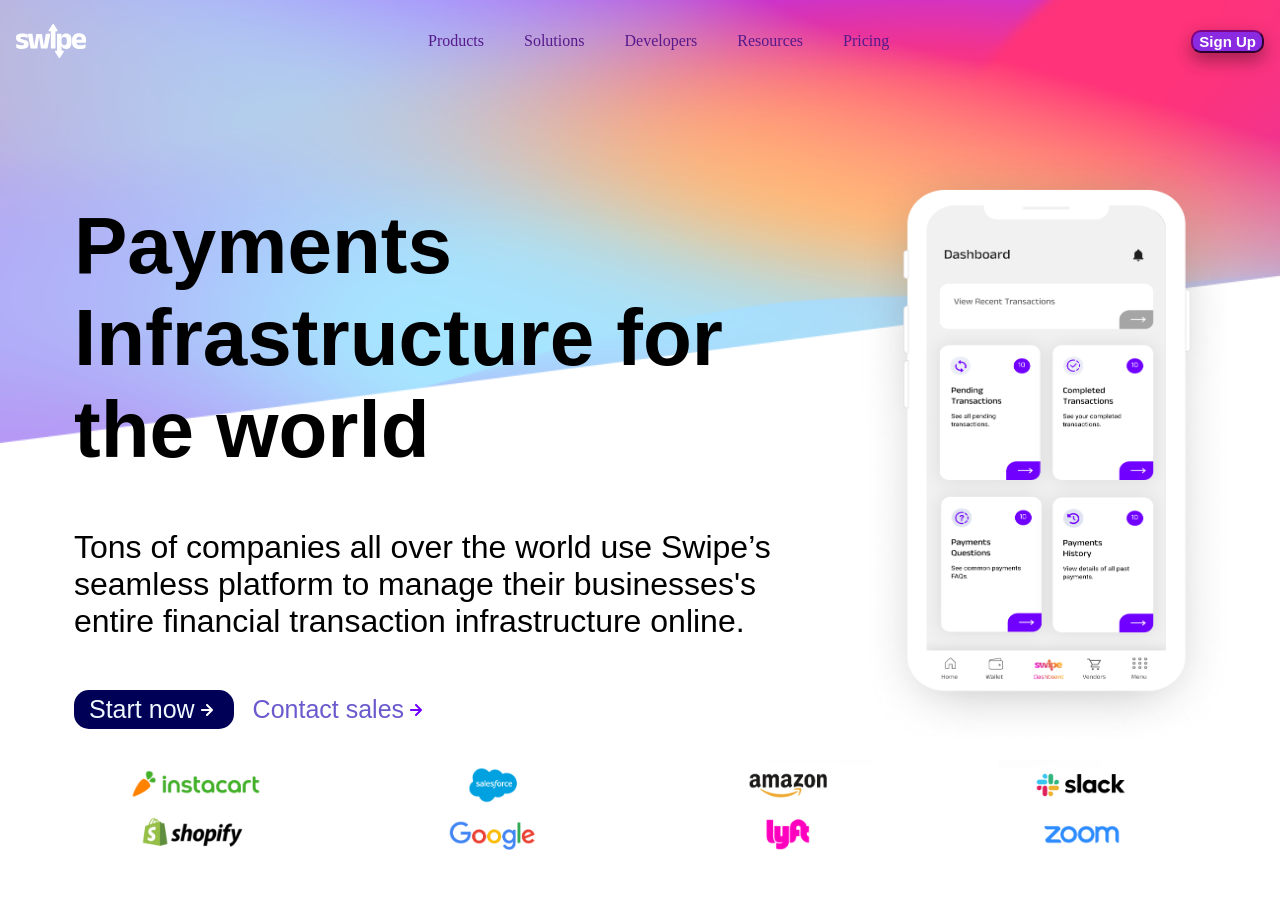
==== Spring_2.html @ 674c5194 "finalizacion seccion 1 incluido la vista en pantallas mas pequeñas" ====
<!DOCTYPE html>
<html lang="en">
<head>
    <meta charset="UTF-8">
    <meta name="viewport" content="width=device-width, initial-scale=1.0">
    <title>Document</title>
    <link rel="stylesheet" href="styles.css">
</head>
<body>
    <nav class="barrinit">
        <img src="./assets/logo-white.svg" alt="Swipe,logo">
        <ul class="menu">
            <li>
                <a href=""> Products</a>
            </li>
            <li>
                <a href=""> Solutions</a>
            </li>
            <li>
                <a href=""> Developers</a>
            </li>
            <li>
                <a href=""> Resources</a>
            </li>
            <li>
                <a href=""> Pricing</a>
            </li>
        </ul>
        <button class="button-signup">Sign Up</button>
        <div class="hamburger_button">
            <button class="hamburger">
                &#9776;
            </button>
        </div>
    </nav>

    <main>
        <div class="payments">
            <div class="column-left">
                <h1>Payments Infrastructure for the world</h1>
                <p>Tons of companies all over the world use Swipe’s seamless platform to manage their businesses's entire financial transaction infrastructure online.</p>
                <div class="container-but">
                    <button class="buttonstar"> Start now 
                        <img class="icon-a" src="./assets/arrow-right-light.svg" alt="arrow-white">
                    </button>
                    <button class="buttoncontact"> Contact sales
                        <img class="icon-b" src="./assets/arrow-right-purple.svg" alt="">
                    </button>
                </div>
            </div>
            <div class="column-rigth">
                <img class="phone" src="./assets/hero-phone.png" alt="">
            </div>
           
        </div>
        <div class="partners">
            <img src="./assets/instacart.png" alt="">
            <img src="./assets/salesforce.png" alt="">
            <img src="./assets/amazon.png" alt="">
            <img src="./assets/slack.png" alt="">
            <img src="./assets/shopify.png" alt="">
            <img src="./assets/google.png" alt="">
            <img src="./assets/lyft.png" alt="">
            <img src="./assets/zoom.png" alt="">
        </div>
    </main>
    </body>
</html>
---- styles.css ----
/* seccion 1 */
body{
    background-image: url(./assets/Rectangle\ 1.png);
    background-repeat: no-repeat;
    margin: 0;
    background-size: 100%;
}



.barrinit{
    display: flex;
    justify-content: space-between;
    align-items: center;
    padding: 16px;
    margin: 0 0 64px 0;
    width: 100%;
    box-sizing: border-box;
}

.menu{
    display: flex;
    list-style: none;
    justify-content: center;
    align-items: center;
}
.menu a{
    margin: 10px 20px 10px 20px;
    text-decoration: none;
}

.menu a:hover{
    text-decoration: underline;
}
.button-signup{
    font-size: 15px;
    box-shadow: 0 8px 16px 0 rgba(0,0,0,0.2), 0 6px 20px 0 rgba(0,0,0,0.19);
    border-radius: 10px;
    color: white;
    font-weight: bold;
    border-color: purple;
    background-color: blueviolet;
}

.button-signup:hover{
    background-color: rebeccapurple ;
    cursor: pointer;
}

.payments{
    display: flex;
    justify-content: center;
}

.column-left{
    box-sizing: border-box;
    display: flex;
    flex-direction: column;
    justify-items: center;
    padding: 0 50px 0 50px;
    width: 65%;

}

.phone{
    width: 400px;
    height: 600px;
    margin: 20;
    padding-right: 20px;
    box-sizing: border-box;

}

h1{
    font-size: 500%;
    font-family:'Gill Sans', 'Gill Sans MT', Calibri, 'Trebuchet MS', sans-serif;
}

p{
    font-size: 200%;
    display: flex;
    margin: 0 0 50px 0;
    font-family: 'Trebuchet MS', 'Lucida Sans Unicode', 'Lucida Grande', 'Lucida Sans', Arial, sans-serif;
}

.buttonstar{
    border-radius: 15px;
    font-size: 25px ;
    background-color: #000057;
    padding: 5px 15px;
    border: none;
    color: aliceblue;
    display: inline-flex;
    align-items: center;
    justify-content: center;
    font-family: Impact, Haettenschweiler, 'Arial Narrow Bold', sans-serif;
    
}

.buttonstar:hover{
    background-color: blue;
    cursor: pointer;
}


.buttoncontact{
    border-radius: 15px;
    font-size: 25px ;
    background-color: transparent;
    padding: 5px 15px;
    border: none;
    color: slateblue;
    display: inline-flex;
    align-items: center;
    justify-content: center;
    font-family: Impact, Haettenschweiler, 'Arial Narrow Bold', sans-serif;
}

.buttoncontact:hover{
    background-color: beige ;
    cursor: pointer;
}


.partners img{
    height: 50px;
    place-self: center;

}
.partners{
    display: grid;
    grid-template-columns: 1fr 1fr 1fr 1fr;
    grid-row: 1fr 1fr;
    margin: 10px 50px;

}
.hamburger_button{
    display: none;
}
@media only screen and (max-width:1100px) {
.button-signup{
    display: none;
}
.column-left{
    padding: 0 50px 0 50px;
    width: 65%;

}

.phone{
    width: 350px;
    height: 450px;
    margin: 20;
    padding-right: 20px;
}

h1{
    font-size: 400%;
    
}

p{
    font-size: 150%;
    margin: 0 0 40px 0;
}
    
}

@media only screen and (max-width:760px) {
    .button-signup{
        display: none;
    }
    .menu{
        display: none;
    }
    .hamburger_button{
        display: flex;
    }
    .hamburger{
        display: flex; 
        width: 50px; 
        border-radius: 10px; 
        background-color: transparent;
        font-weight: bold;
        align-items: center;
        justify-self: center;
        flex-direction: column;
        
    }
    .column-left{
        padding: 0 50px 0 50px;
        width: 65%;
    
    }
    .phone{
        display: none;
    }
    
    h1{
        font-size: 400%;
        
    }
    
    p{
        font-size: 150%;
        margin: 0 0 40px 0;
    }
    .partners{
        display: grid;
        grid-template-columns: 1fr 1fr;
        grid-row: 1fr 1fr 1fr 1fr;
        margin: 10px 50px;
    }
}
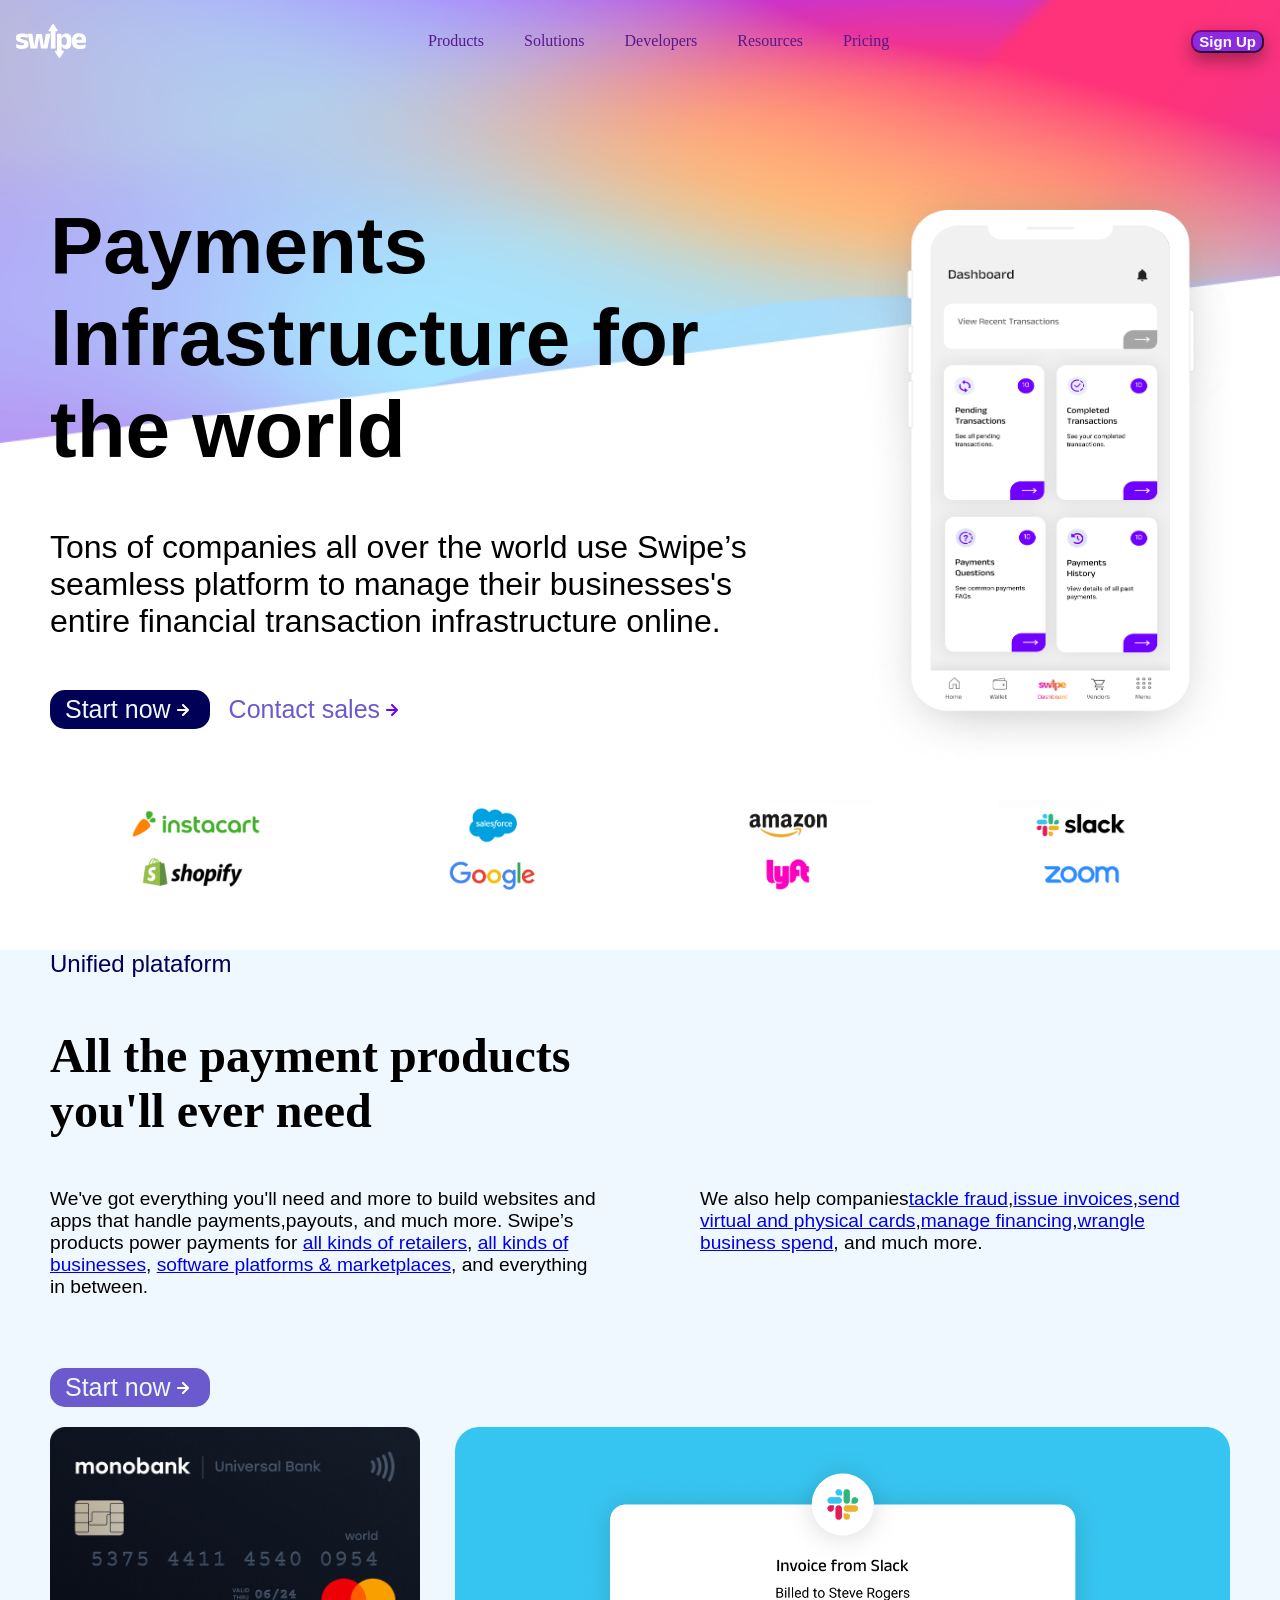
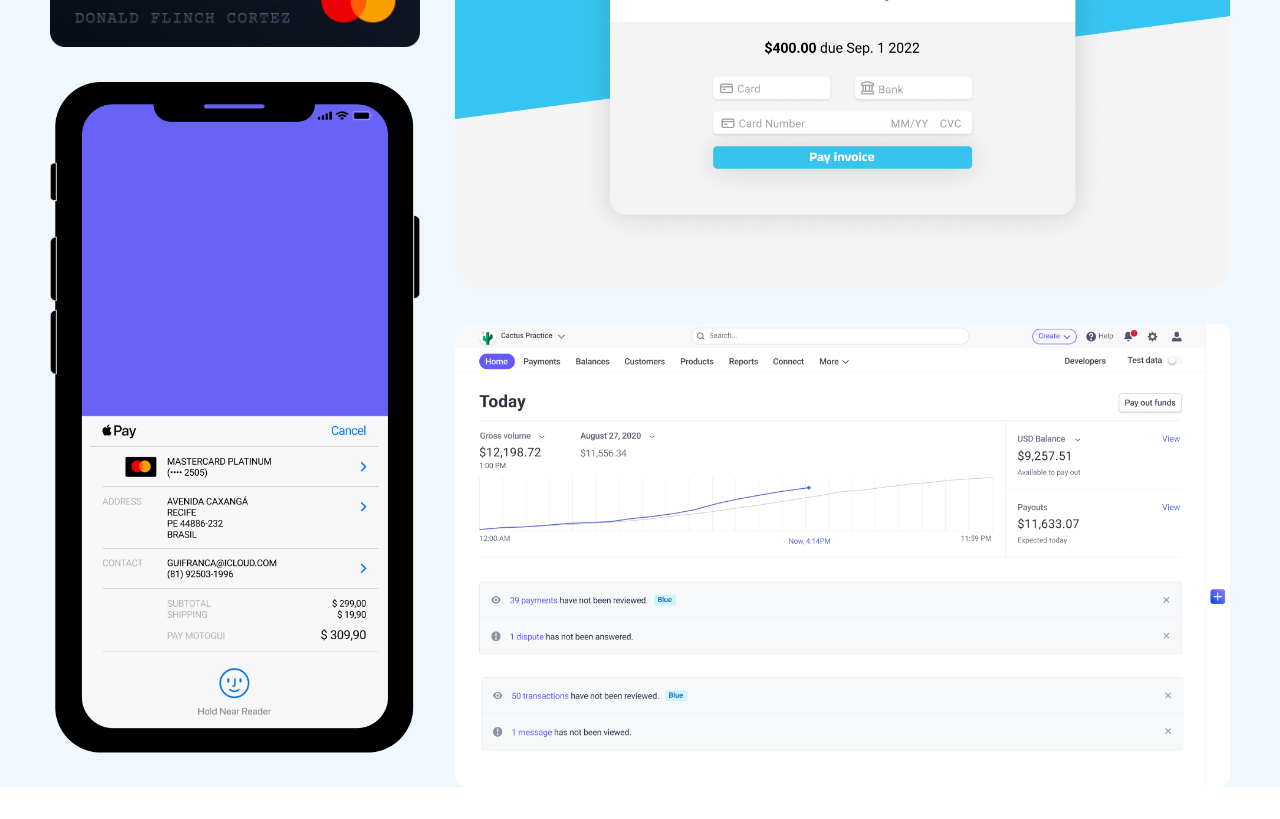
==== commit d10271f1: "finalizacion seccion 2 incluido la vista en pantallas mas pequeñas, pero en lineas diferentes para d" ====
--- a/Spring_2.html
+++ b/Spring_2.html
@@ -63,6 +63,38 @@
             <img src="./assets/lyft.png" alt="">
             <img src="./assets/zoom.png" alt="">
         </div>
+        <div class="payments_products">
+            <div class="text_container">
+                <p class="subtitle">Unified plataform</p>
+                <h2> All the payment products you'll ever need</h2>
+                <div class="colums">
+                    <div class="col-left">
+                        <p>
+                            We've got everything you'll need and more to build websites and apps that handle payments,payouts, and much more. Swipe’s products power payments for <a href="#"> all kinds of retailers</a>, <a href="#"> all kinds of businesses</a>, <a href="#"> software platforms & marketplaces</a>, and everything in between.
+                        </p>
+                    </div>
+                    <div class="col-rigth">
+                        <p>
+                            We also help companies<a href="#">tackle fraud</a>,<a href="#">issue invoices</a>,<a href="#">send virtual and physical cards</a>,<a href="#">manage financing</a>,<a href="#">wrangle business spend</a>, and much more.
+                        </p>
+                    </div>
+                </div>
+                <div class="buttonnow">
+                    <button class="buttonstar"> Start now 
+                    <img class="icon-a" src="./assets/arrow-right-light.svg" alt="arrow-white">
+                </button>
+                </div>
+                
+            </div>
+            <div class="img_container">
+                <div class="grid_img">
+                    <img id="credit-card" src="./assets/credit-card.png" alt="">
+                    <img id="slack" src="./assets/slack-invoice.png" alt="">
+                    <img id="iphone" src="./assets/phone.png" alt="">
+                    <img id="dash" src="./assets/dash.png" alt="">
+                </div>
+            </div>
+        </div>
     </main>
     </body>
 </html>
--- a/styles.css
+++ b/styles.css
@@ -57,7 +57,7 @@
     display: flex;
     flex-direction: column;
     justify-items: center;
-    padding: 0 50px 0 50px;
+    margin: 0 50px 0 50px;
     width: 65%;
 
 }
@@ -65,7 +65,7 @@
 .phone{
     width: 400px;
     height: 600px;
-    margin: 20;
+    margin: 20px;
     padding-right: 20px;
     box-sizing: border-box;
 
@@ -142,20 +142,20 @@
     display: none;
 }
 .column-left{
-    padding: 0 50px 0 50px;
-    width: 65%;
+    margin: 0 50px 0 50px;
+    width: 40%;
 
 }
 
 .phone{
     width: 350px;
     height: 450px;
-    margin: 20;
-    padding-right: 20px;
+    margin: 20px;
+    padding-right: 0px;
 }
 
 h1{
-    font-size: 400%;
+    font-size: 300%;
     
 }
 
@@ -188,7 +188,7 @@
         
     }
     .column-left{
-        padding: 0 50px 0 50px;
+        margin: 0 50px 0 50px;
         width: 65%;
     
     }
@@ -213,4 +213,99 @@
     }
 }
 
-
+/* seccion 2 */
+.payments_products{
+    background-color: aliceblue;
+}
+
+.payments_products .buttonnow{
+    margin: 20px 50px;
+}
+
+.text_container p{
+    display: flex;
+    color: #000057;
+    margin: 50px;
+    font-size: x-large;
+}
+
+h2{
+    display: flex;
+    font-size: xxx-large;
+    margin: 0 0 0 50px;
+    width: 50%;
+}
+.colums{
+    display: flex;
+    margin: 0 50px 0 0px
+}
+.col-left p{
+    display: block;
+    width: 550px;
+    color: black;
+    font-size: larger;
+}
+.col-rigth p{
+    display: block;
+    color: black;
+    font-size: larger;
+}
+
+.buttonnow .buttonstar{
+    background-color: slateblue;
+}
+
+.buttonnow .buttonstar:hover{
+    background-color: blue;
+    cursor: pointer;
+}
+
+.grid_img{
+    display: grid;
+    grid-template-areas:
+        "card slack slack"
+        "phone slack slack"
+        "phone dash dash";
+    grid-gap: 35px;
+    margin: 0 50px 32px 50px;
+}
+
+#credit-card {
+    grid-area: card;
+    width: 100%;
+}
+
+#slack {
+    grid-area: slack;
+    width: 100%;
+}
+  
+#iphone {
+    grid-area: phone;
+    width: 100%;
+}
+#dash {
+    grid-area: dash;
+    width: 100%;
+}
+
+@media only screen and (max-width:1100px) {
+    .col-left p{
+        width: 400px;
+    }
+    
+}
+
+
+
+@media only screen and (max-width:760px) {
+    h2{
+        width: 90%;
+    }
+    .colums{
+        flex-direction: column;
+    }    
+    .col-left p{
+        width: 80%;
+    }
+}
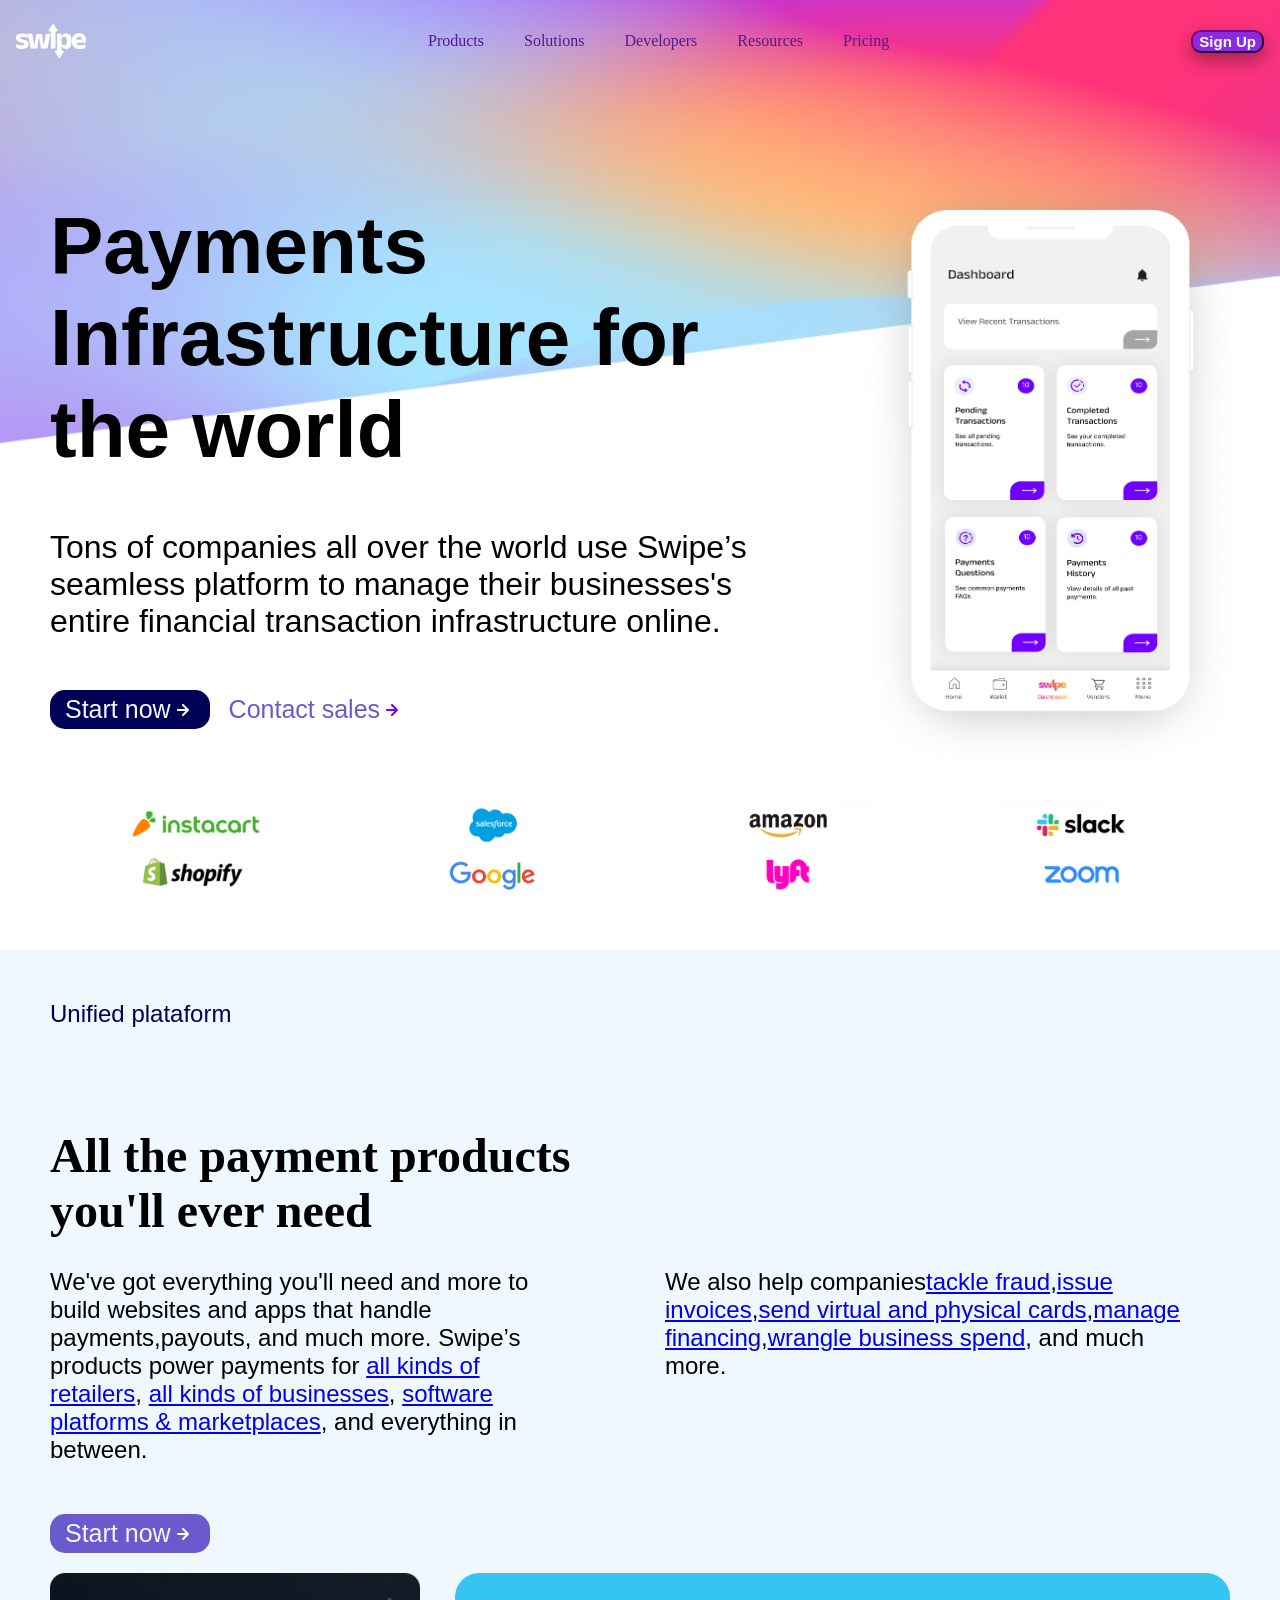
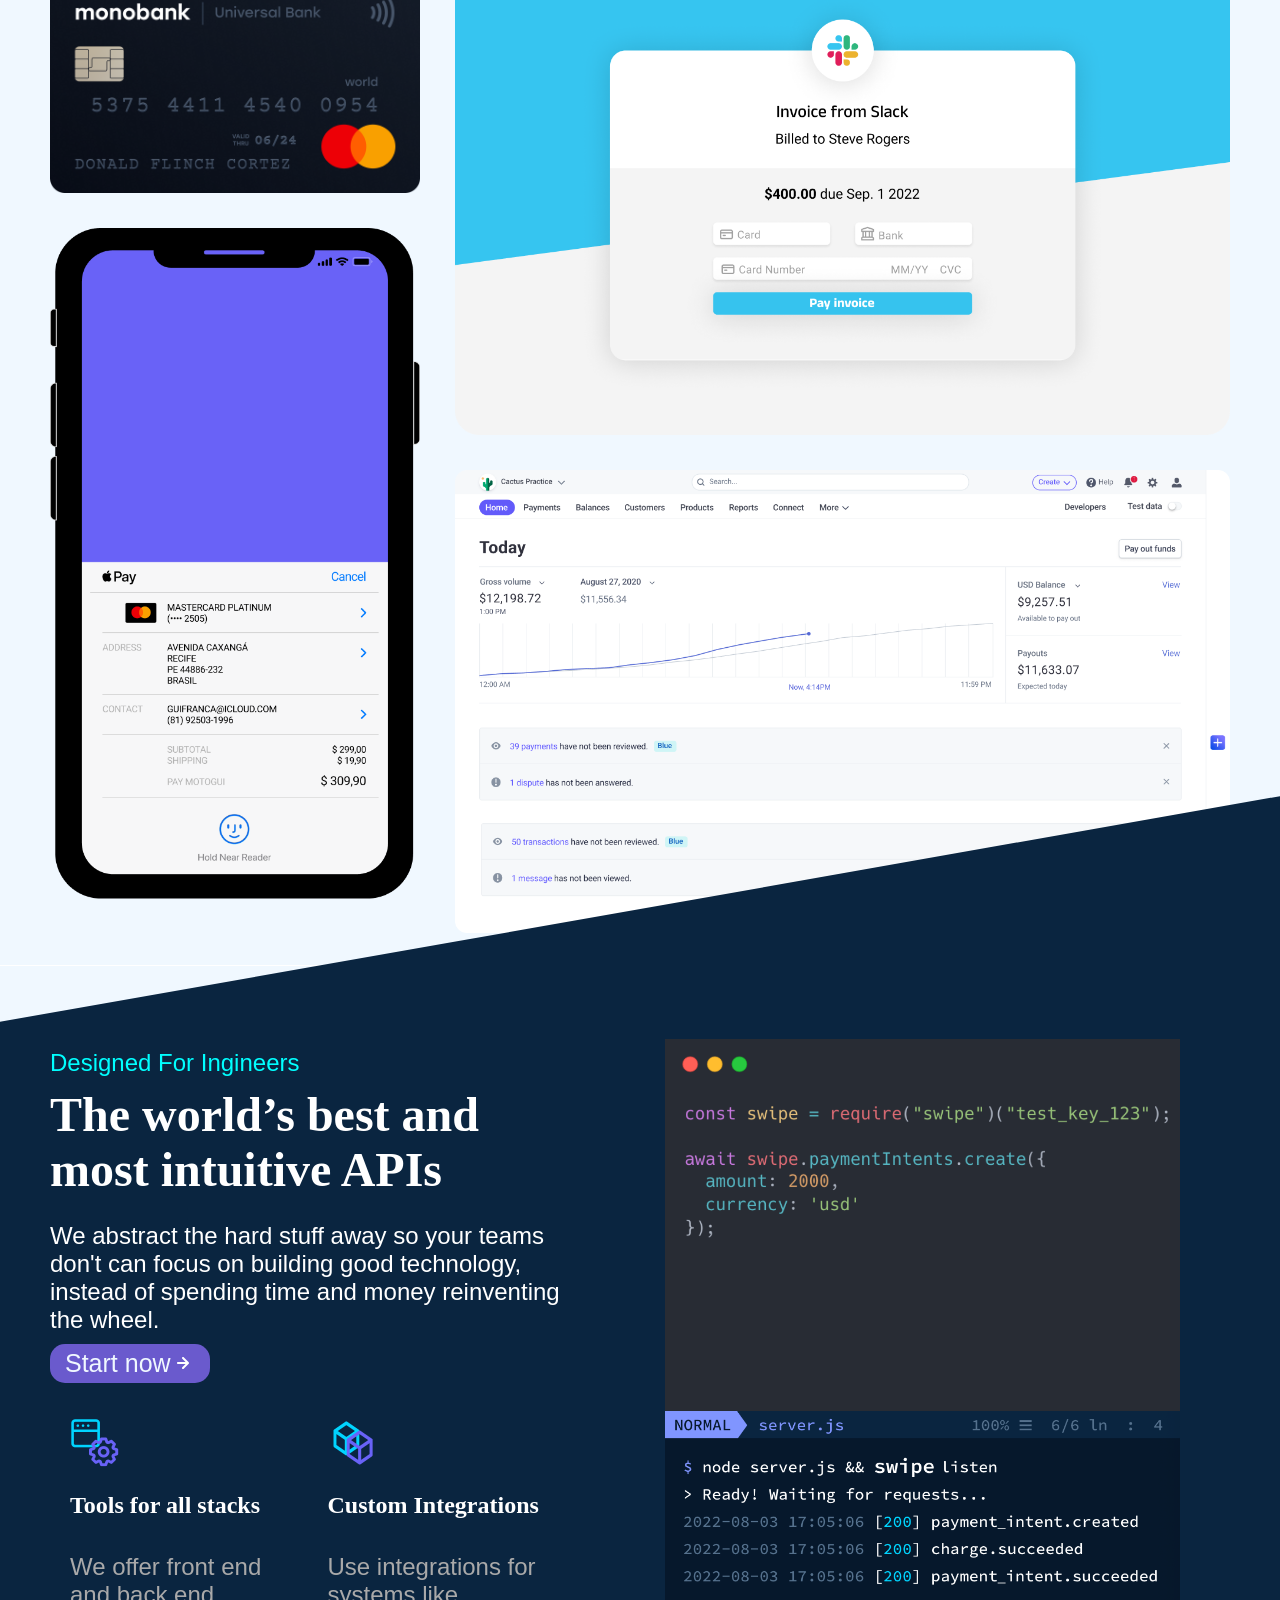
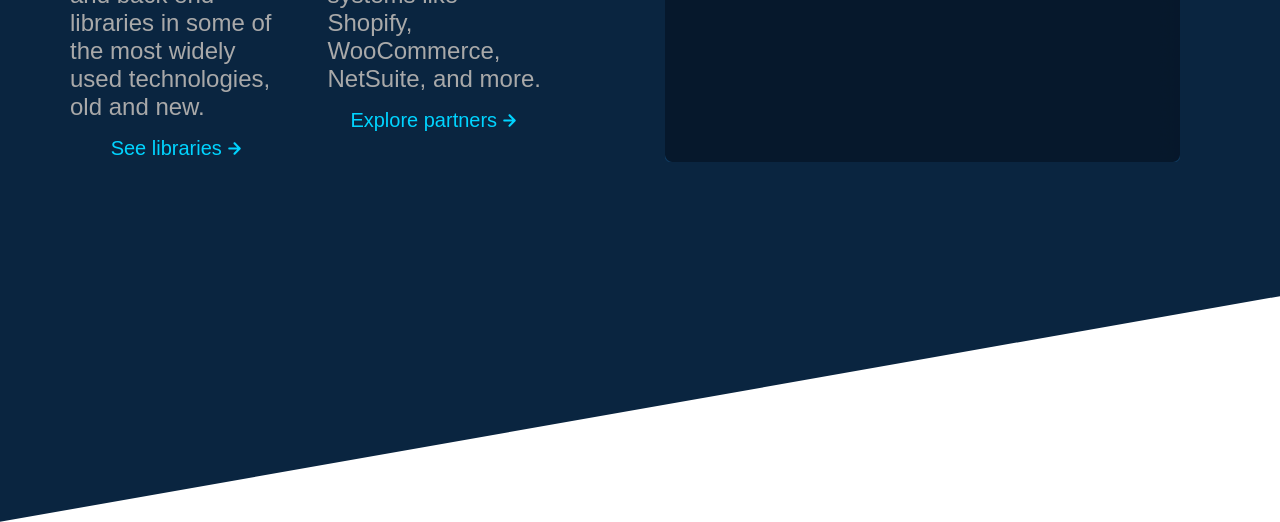
==== commit 8aa1f8a9: "finalizacion seccion 3 incluido la vista en pantallas mas pequeñas, pero en lineas diferentes para d" ====
--- a/Spring_2.html
+++ b/Spring_2.html
@@ -65,7 +65,7 @@
         </div>
         <div class="payments_products">
             <div class="text_container">
-                <p class="subtitle">Unified plataform</p>
+                <p class="subtitle1">Unified plataform</p>
                 <h2> All the payment products you'll ever need</h2>
                 <div class="colums">
                     <div class="col-left">
@@ -82,7 +82,7 @@
                 <div class="buttonnow">
                     <button class="buttonstar"> Start now 
                     <img class="icon-a" src="./assets/arrow-right-light.svg" alt="arrow-white">
-                </button>
+                    </button>
                 </div>
                 
             </div>
@@ -95,6 +95,42 @@
                 </div>
             </div>
         </div>
+        <div class="apis">
+            <div class="colums">
+                <div class="col-left">
+                    <p class="subtitle2">Designed For Ingineers</p>
+                    <h2>The world’s best and most intuitive APIs</h2>
+                    <p class="col-tex">We abstract the hard stuff away so your teams don't can focus on building good technology, instead of spending time and money reinventing the wheel.</p>
+                    <div class="buttonnow">
+                        <button class="buttonstar"> Start now 
+                        <img class="icon-a" src="./assets/arrow-right-light.svg" alt="arrow-white">
+                        </button>
+                    </div>
+                    <div class="container_options">
+                        <div class="options">
+                            <img src="/assets/tools-icon.png" alt="">
+                            <h3>Tools for all stacks</h3>
+                            <p class="option_text">We offer front end and back end libraries in some of the most widely used technologies, old and new.</p>
+                            <button class="option_button">See libraries
+                                <img src="assets/arrow-right-blue.svg" alt="">
+                            </button>
+                        </div>
+                        <div class="options">
+                            <img src="/assets/cube-icon.png" alt="">
+                            <h3>Custom Integrations</h3>
+                            <p class="option_text">Use integrations for systems like Shopify, WooCommerce, NetSuite, and more.</p>
+                            <button class="option_button">Explore partners
+                                <img src="assets/arrow-right-blue.svg" alt="">
+                            </button>
+                        </div>
+                    </div>
+                </div>
+                <div class="col-rigth">
+                    <img src="assets/api-code.png" alt="">
+                    <img src="assets/terminal-code.png" alt="">
+                </div>
+            </div>
+        </div>
     </main>
     </body>
 </html>
--- a/styles.css
+++ b/styles.css
@@ -78,8 +78,8 @@
 
 p{
     font-size: 200%;
-    display: flex;
     margin: 0 0 50px 0;
+    color: black;
     font-family: 'Trebuchet MS', 'Lucida Sans Unicode', 'Lucida Grande', 'Lucida Sans', Arial, sans-serif;
 }
 
@@ -222,10 +222,15 @@
     margin: 20px 50px;
 }
 
-.text_container p{
+.subtitle1{
+    display: flex;
+    padding: 50px;
+    box-sizing: border-box;
+}
+.subtitle1{
     display: flex;
     color: #000057;
-    margin: 50px;
+    margin: 50px 0;
     font-size: x-large;
 }
 
@@ -239,16 +244,10 @@
     display: flex;
     margin: 0 50px 0 0px
 }
-.col-left p{
-    display: block;
-    width: 550px;
-    color: black;
-    font-size: larger;
-}
+
 .col-rigth p{
-    display: block;
-    color: black;
-    font-size: larger;
+    margin: 10px 0;
+    font-size: 150%;
 }
 
 .buttonnow .buttonstar{
@@ -267,7 +266,9 @@
         "phone slack slack"
         "phone dash dash";
     grid-gap: 35px;
-    margin: 0 50px 32px 50px;
+    box-sizing: border-box;
+    margin: 0 50px 54px 50px;
+    padding: 0 0 32px 0;
 }
 
 #credit-card {
@@ -308,4 +309,145 @@
     .col-left p{
         width: 80%;
     }
+}
+
+/* seccion 3 */
+
+.apis{
+    background-color: #0a2540;
+    position: relative;
+    z-index: 1;
+}
+
+.apis::before{
+    content: "";
+    background-color: #0a2540;
+    position: absolute;
+    top: -110px;
+    left: 0;
+    width: 100%;
+    height: 1100px;
+    transform: skewY(-10deg);
+    z-index: -1;
+
+}
+
+.apis::after{
+    content: "";
+    background-color: aliceblue;
+    position: absolute;
+    width: 100%;
+    height: 50%;
+    top: -53px;
+    left: 0;
+    z-index: -2;
+    
+}
+
+.col-left{
+    display: flex;
+    flex-direction: column;
+    box-sizing: border-box;
+    padding: 20px 50px;
+    width: 50%;
+}
+
+.col-left p{
+    margin: 10px 0;
+    font-size: 150%;
+}
+
+.subtitle2{
+    color: aqua;
+    margin-top: 20px;
+
+}
+
+.col-left h2{
+    width: 90%;
+    margin: 0 0 15px 0;
+    color: white;
+}
+.col-tex{
+    color: white;
+}
+
+.col-rigth{
+    width: 50%;
+    display: flex;
+    flex-direction: column;
+    box-sizing: border-box;
+    padding: 20px 50px;
+    width: 50%;
+}
+.container_options{
+    display: flex;
+    flex-direction: row;
+}
+
+.options{
+    display: flex;
+    width: 50%;
+    flex-direction: column;
+    margin: 15px 20px;
+}
+.container_options{
+    margin: 20px 0;
+}
+.options img{
+    width: 50px;
+    height: 50px;
+}
+
+h3{
+    color: white;
+    font-family: mach;
+    font-size: x-large;
+}
+.option_text{
+    display: flex;
+    box-sizing: content-box;
+    font-size: 10px;
+    color: darkgrey;
+}
+.option_button{
+    border-radius: 15px;
+    font-size: 20px ;
+    background-color: transparent;
+    padding: 5px;
+    border: none;
+    color: #00d4ff;
+    display: inline-flex;
+    align-items: center;
+    justify-content: center;
+    font-family: Impact, Haettenschweiler, 'Arial Narrow Bold', sans-serif;
+}
+
+.option_button img{
+    width: 25px;
+    height: 25px;
+}
+
+.option_button:hover{
+    background-color: azure;
+    cursor: pointer;
+}
+
+@media only screen and (max-width:1100px) {
+    .container_options{
+        flex-direction: column;
+    }
+    
+}
+
+
+
+@media only screen and (max-width:760px) {
+    .col-left{
+        width: 100%;
+        
+    }
+    .col-rigth img{
+        display: none;
+    }
 }
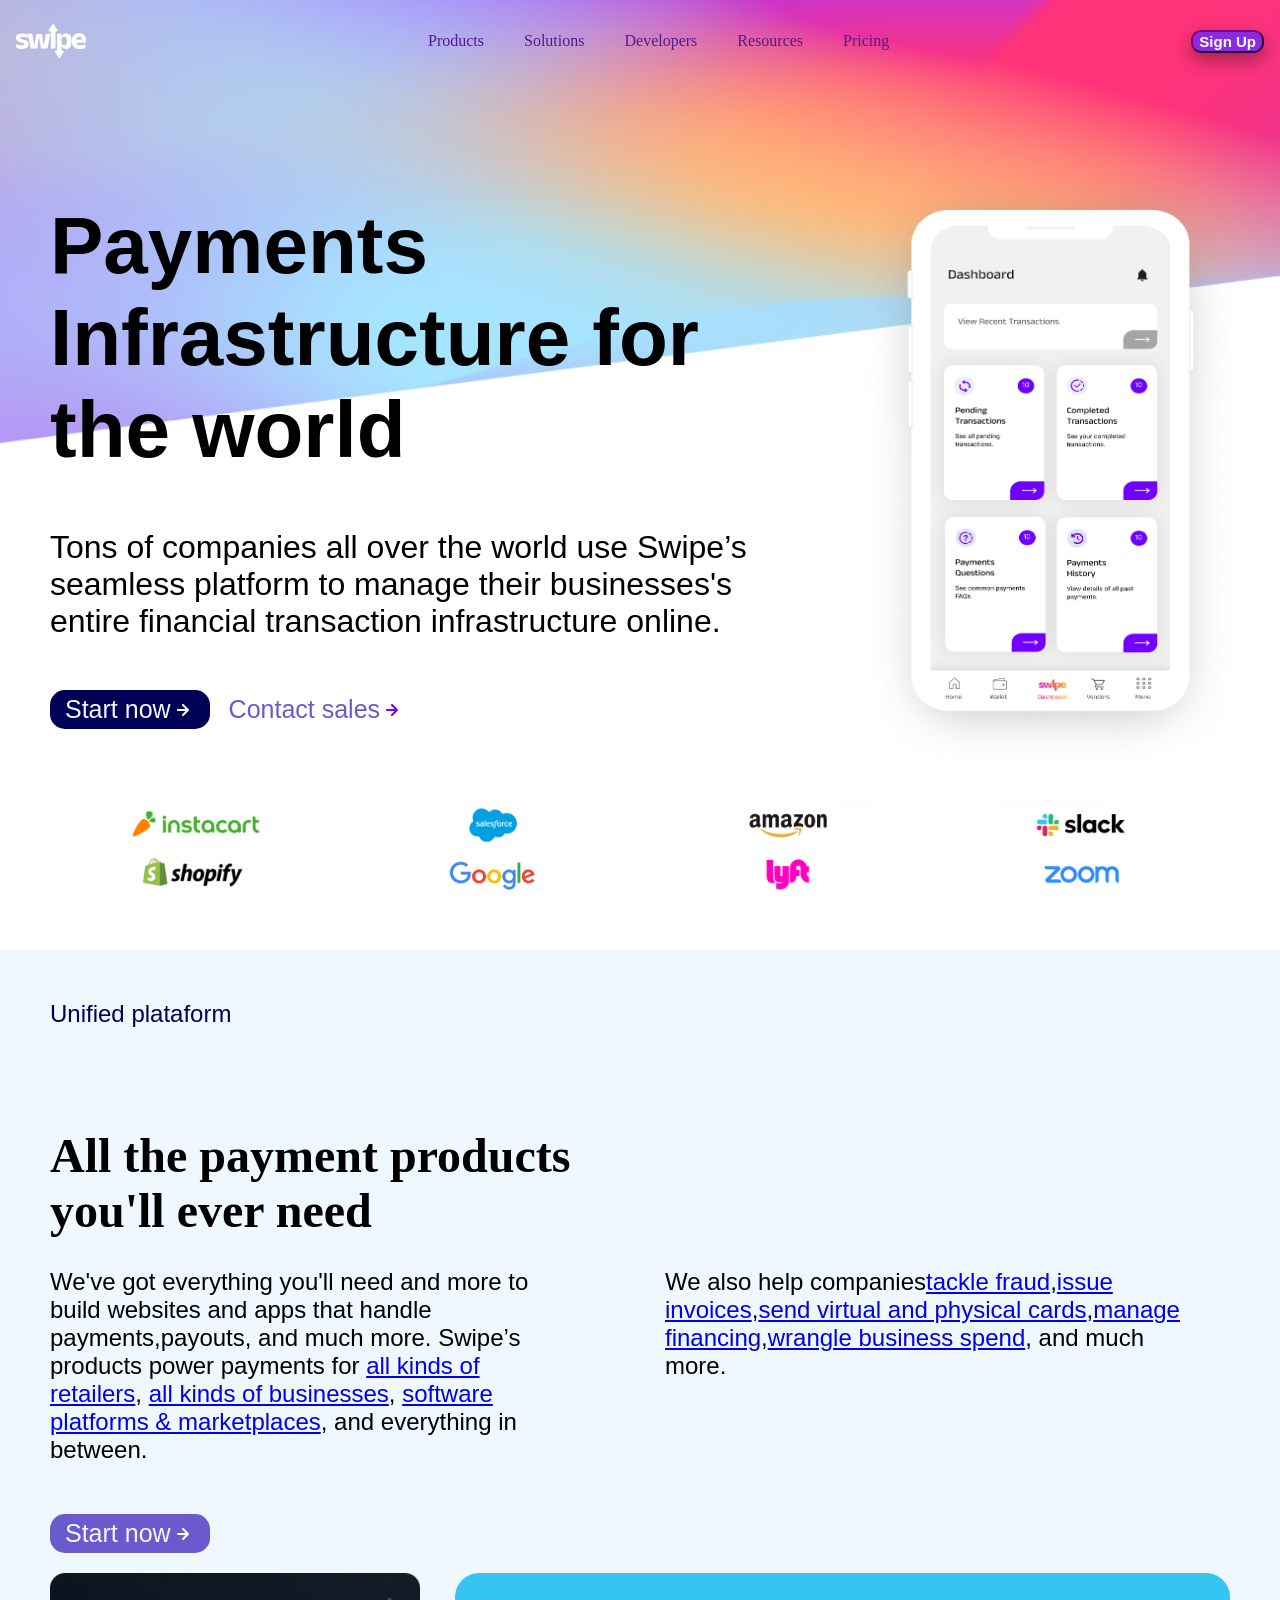
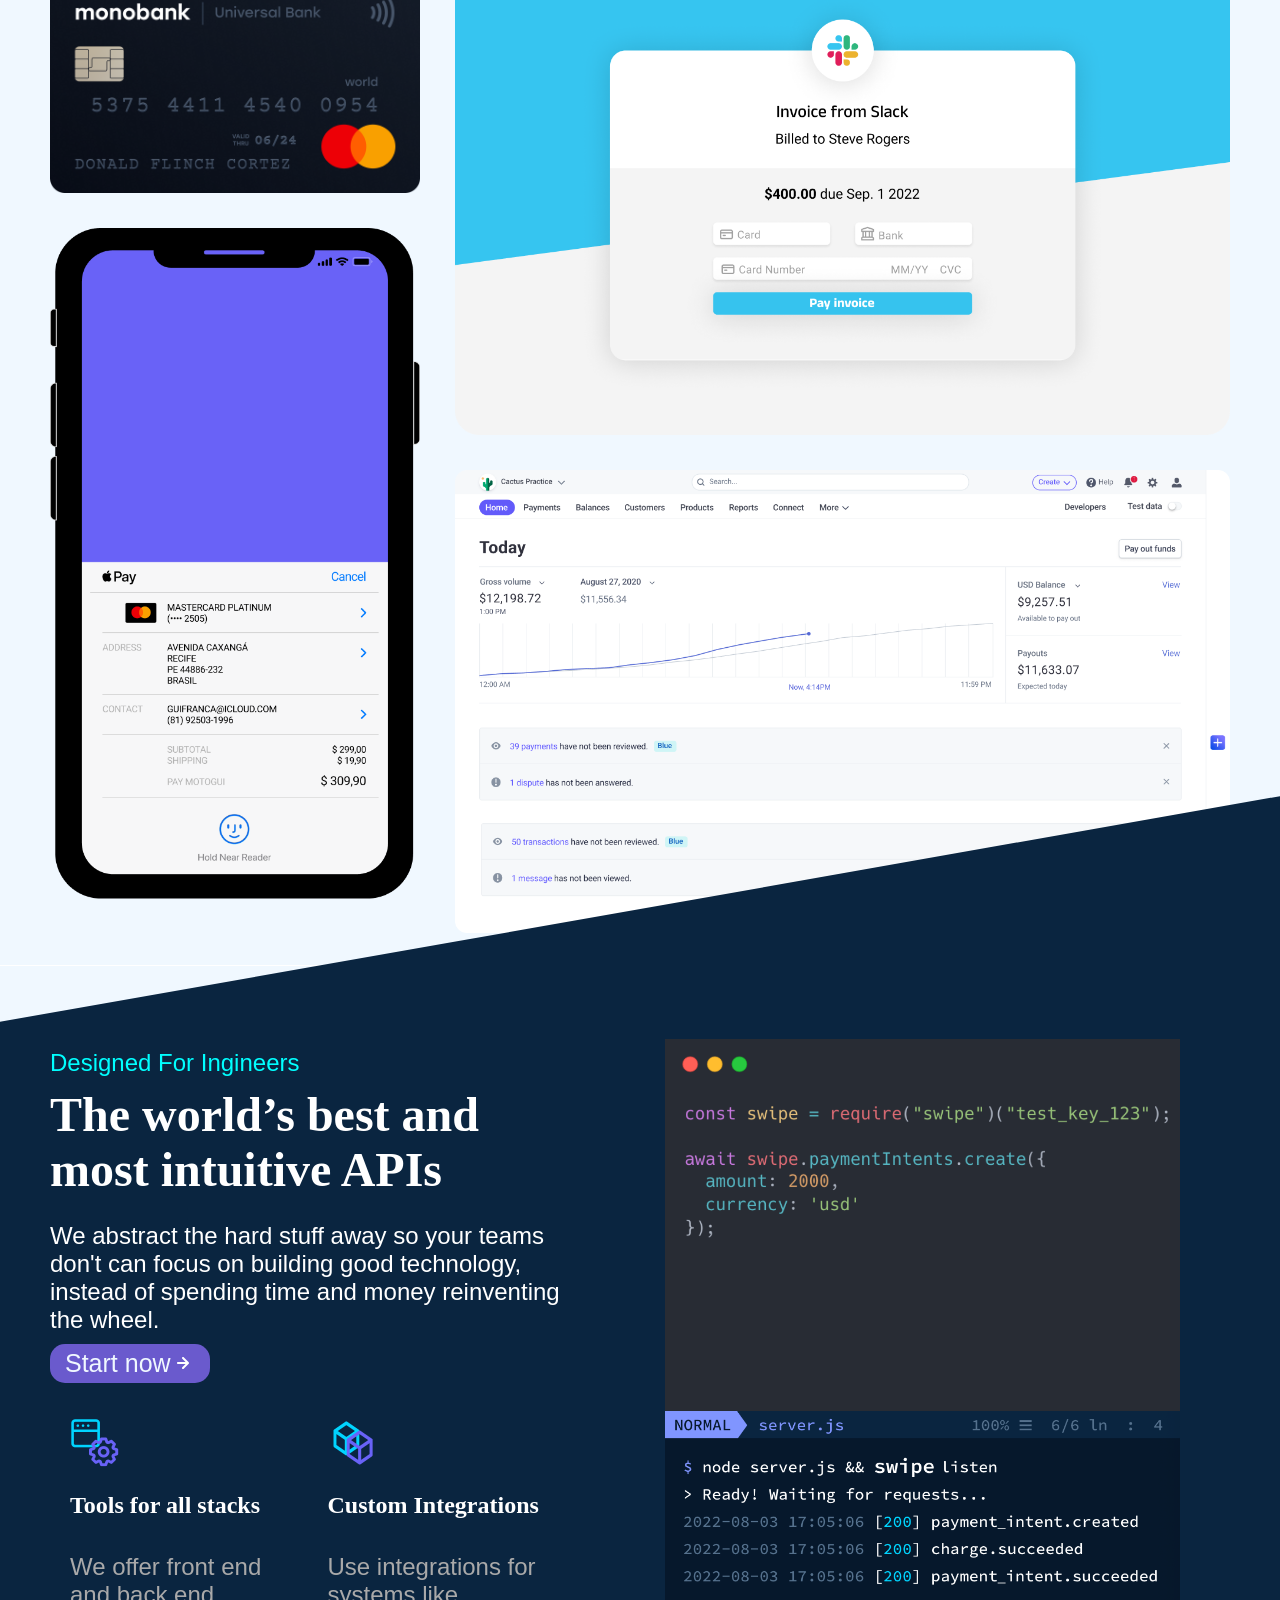
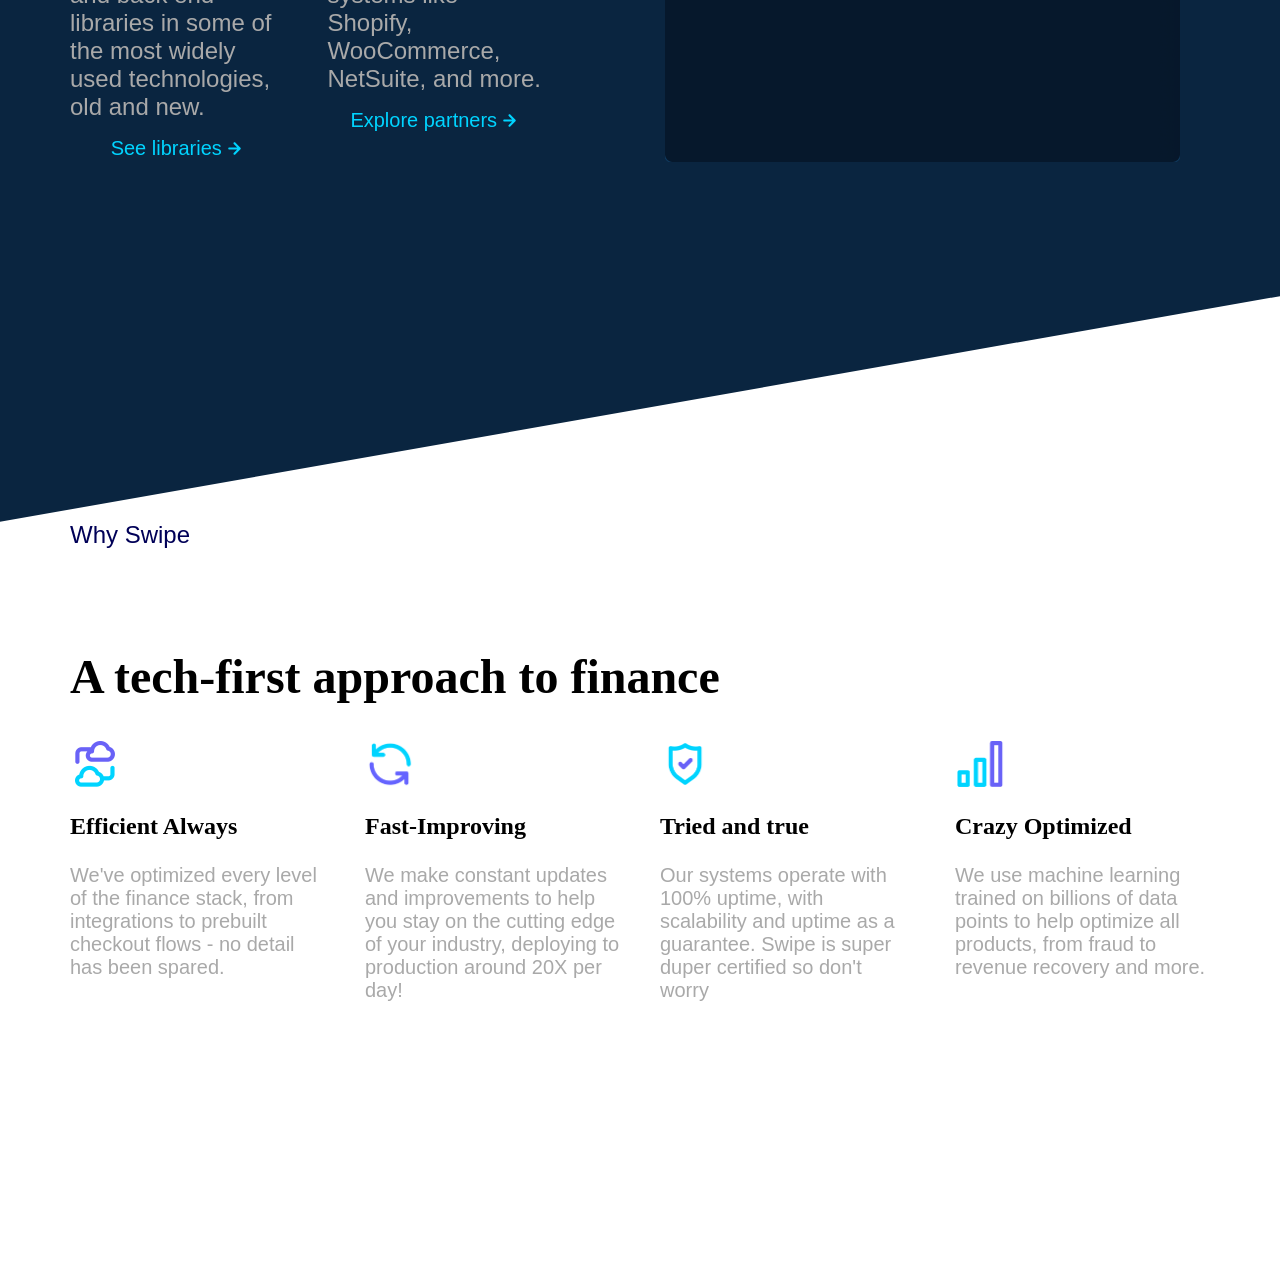
==== commit 3ee1f432: "finalizacion seccion 4 incluido la vista en pantallas mas pequeñas, pero en lineas diferentes para d" ====
--- a/Spring_2.html
+++ b/Spring_2.html
@@ -131,6 +131,34 @@
                 </div>
             </div>
         </div>
+        <div class="why-swipe">
+            <div class="text_container">
+                <p class="subtitle1">Why Swipe</p>
+                <h2>A tech-first approach to finance</h2>
+                <div class="container_options">
+                    <div class="options">
+                        <img src="assets/cloud-icon.png" alt="">
+                        <h3 class="title-text">Efficient Always</h3>
+                        <p class="option_text">We've optimized every level of the finance stack, from integrations to prebuilt checkout flows - no detail has been spared.</p>
+                    </div>
+                    <div class="options">
+                        <img src="assets/cycle-icon.png" alt="">
+                        <h3 class="title-text">Fast-Improving</h3>
+                        <p class="option_text">We make constant updates and improvements to help you stay on the cutting edge of your industry, deploying to production around 20X per day!</p>
+                    </div>
+                    <div class="options">
+                        <img src="assets/shield-icon.png" alt="">
+                        <h3 class="title-text">Tried and true</h3>
+                        <p class="option_text">Our systems operate with 100% uptime, with scalability and uptime as a guarantee. Swipe is super duper certified so don't worry</p>
+                    </div>
+                    <div class="options">
+                        <img src="assets/bars-icon.png" alt="">
+                        <h3 class="title-text">Crazy Optimized</h3>
+                        <p class="option_text">We use machine learning trained on billions of data points to help optimize all products, from fraud to revenue recovery and more.</p>
+                    </div>
+                </div>
+            </div>
+        </div>
     </main>
     </body>
 </html>
--- a/styles.css
+++ b/styles.css
@@ -407,7 +407,7 @@
 .option_text{
     display: flex;
     box-sizing: content-box;
-    font-size: 10px;
+    font-size: 20px;
     color: darkgrey;
 }
 .option_button{
@@ -450,4 +450,28 @@
     .col-rigth img{
         display: none;
     }
-}+}
+
+/* Seccion 4 */
+.why-swipe{
+    display: flex;
+    justify-content: center;
+    padding: 200px 0;
+}
+
+.why-swipe .text_container{
+    margin: 0 50px;
+}
+
+.why-swipe .subtitle1{
+    padding: 50px 20px;
+}
+
+.why-swipe .text_container h2{
+    width: 100%;
+    font-family: math;
+    margin-left: 20px;
+}
+ .title-text{
+    color: black;
+ }
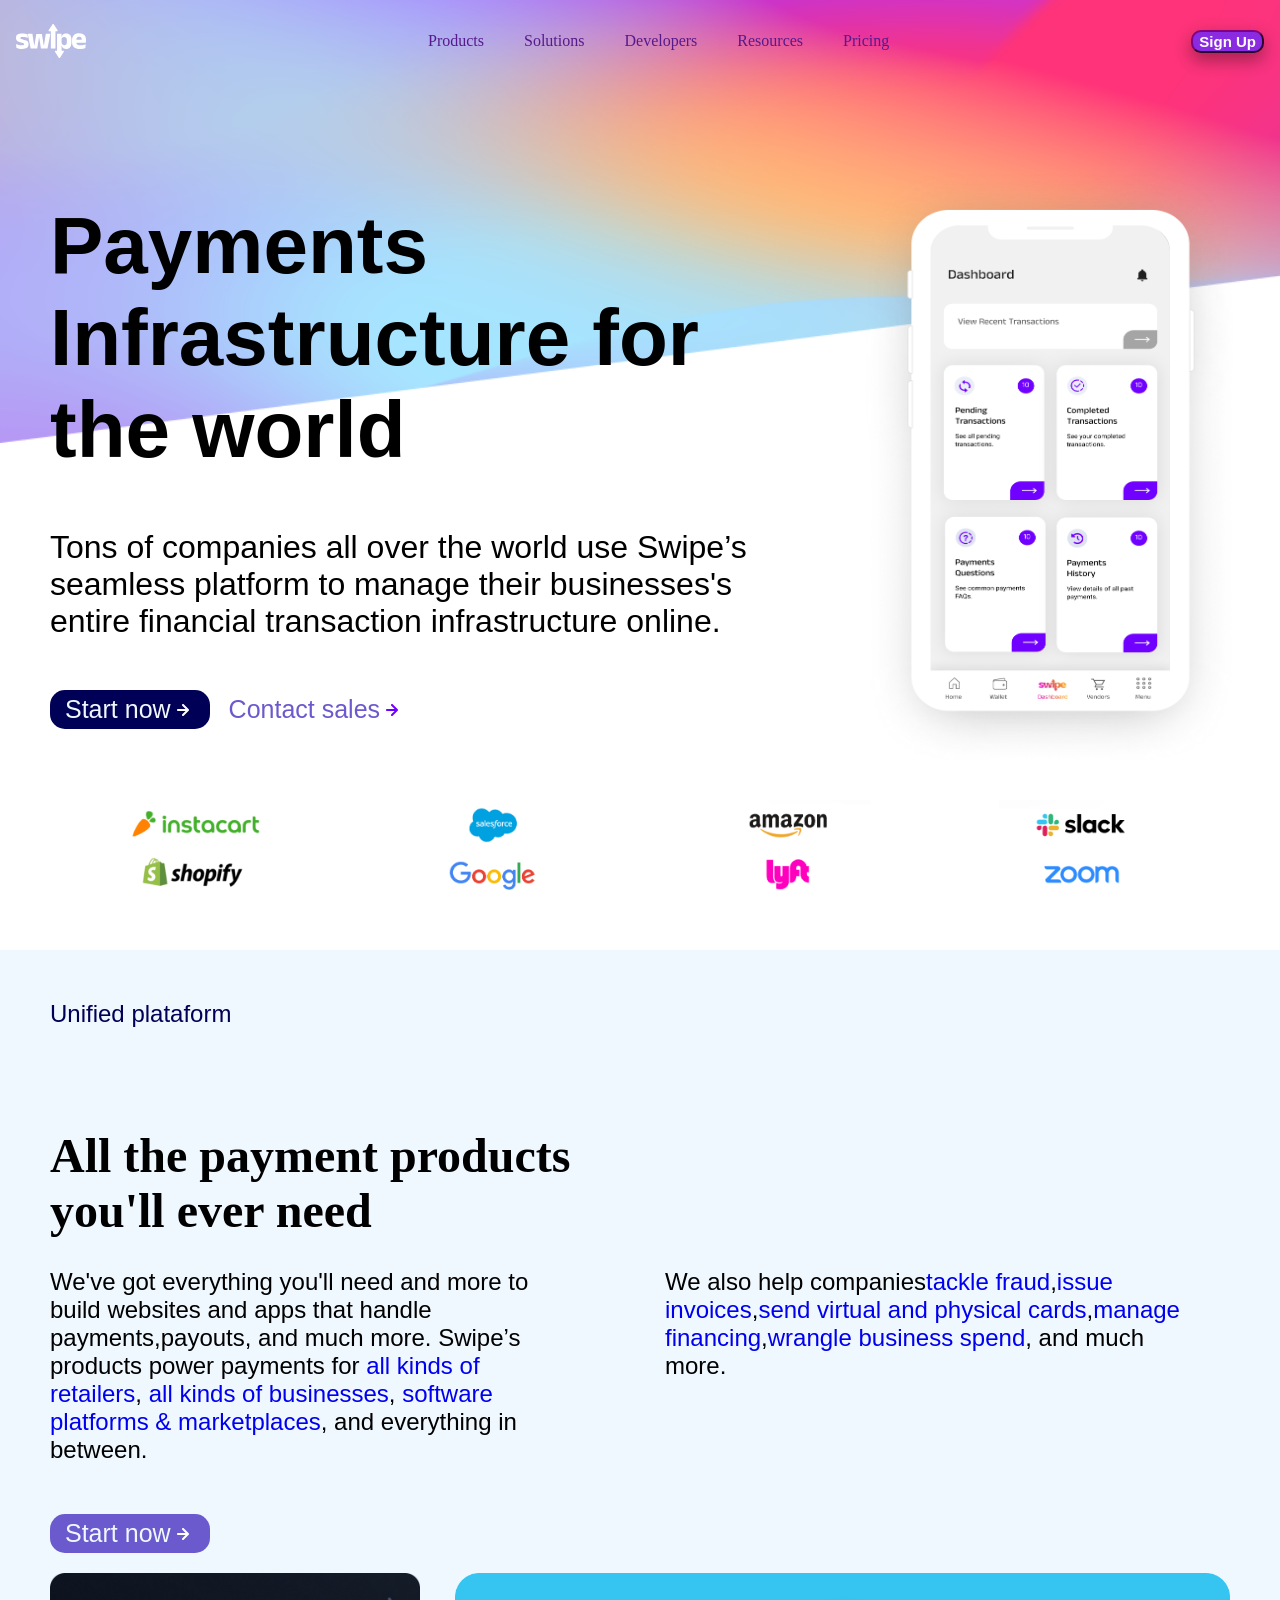
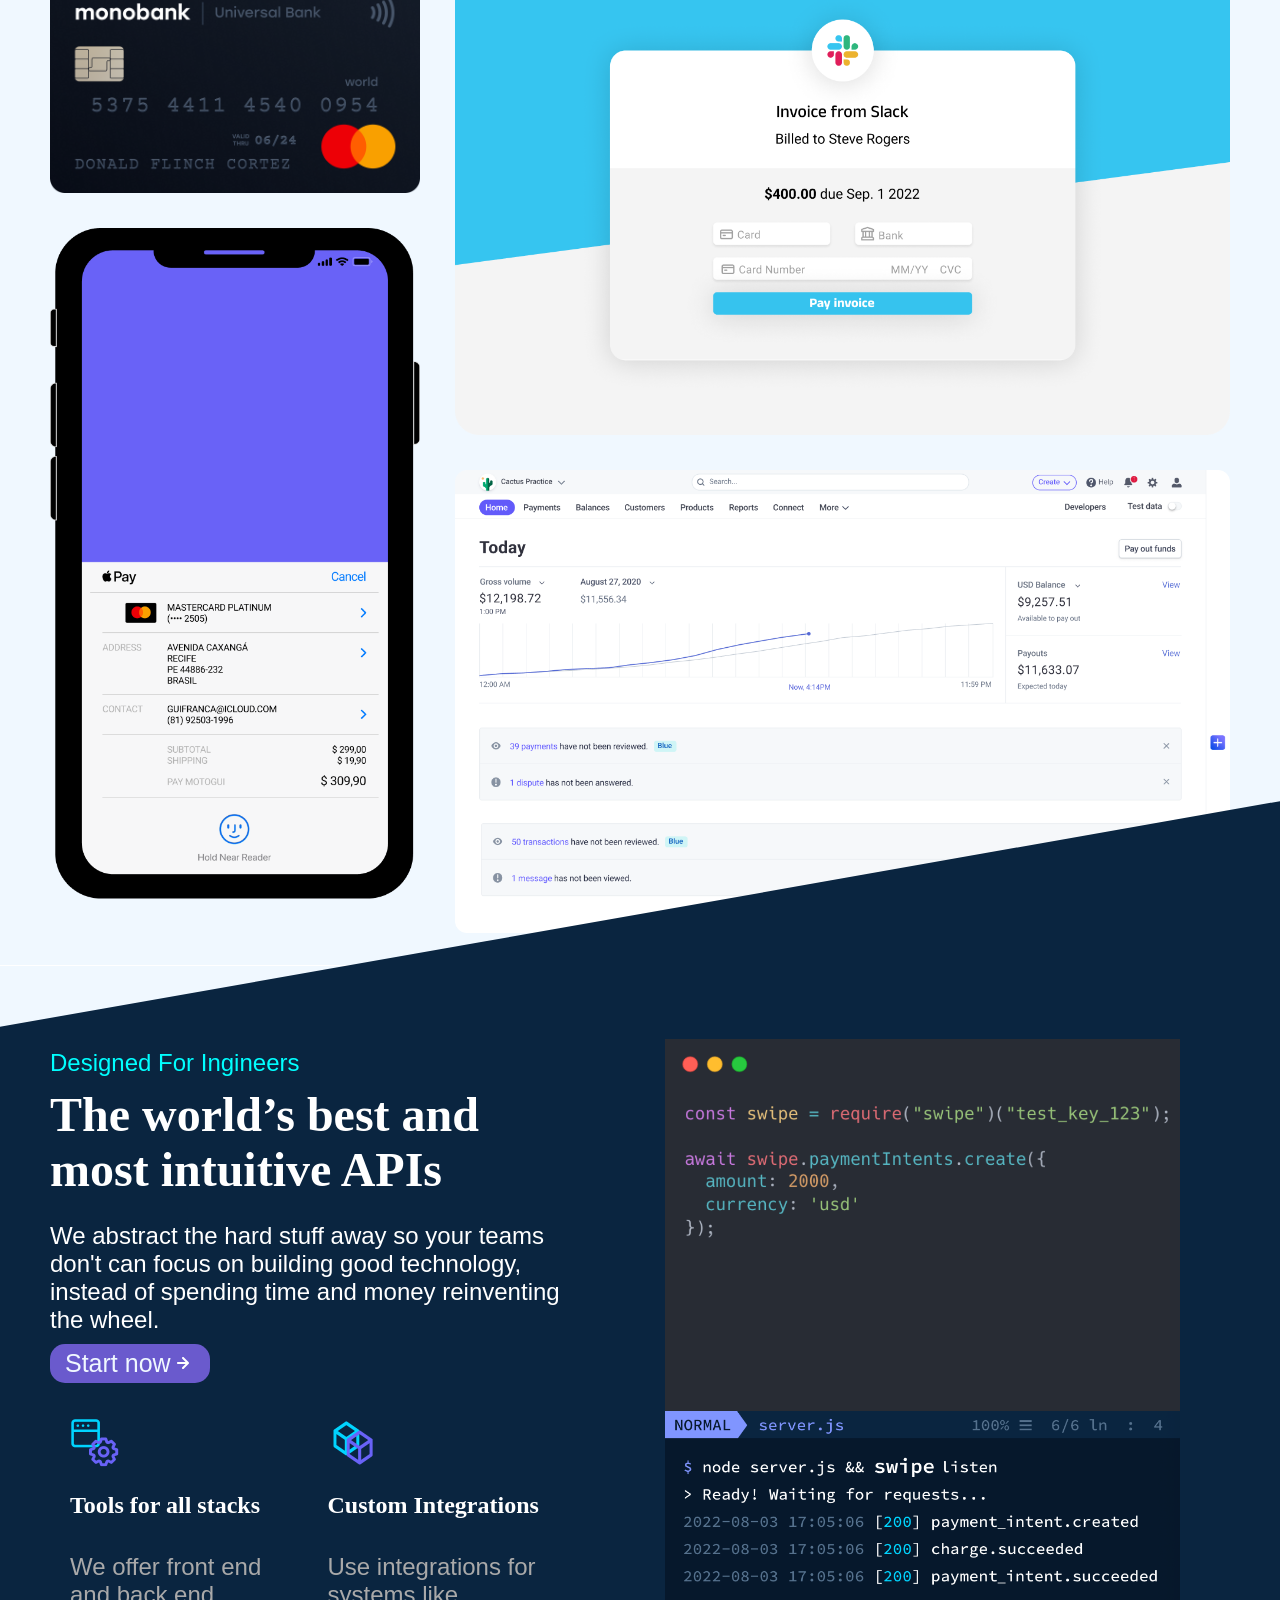
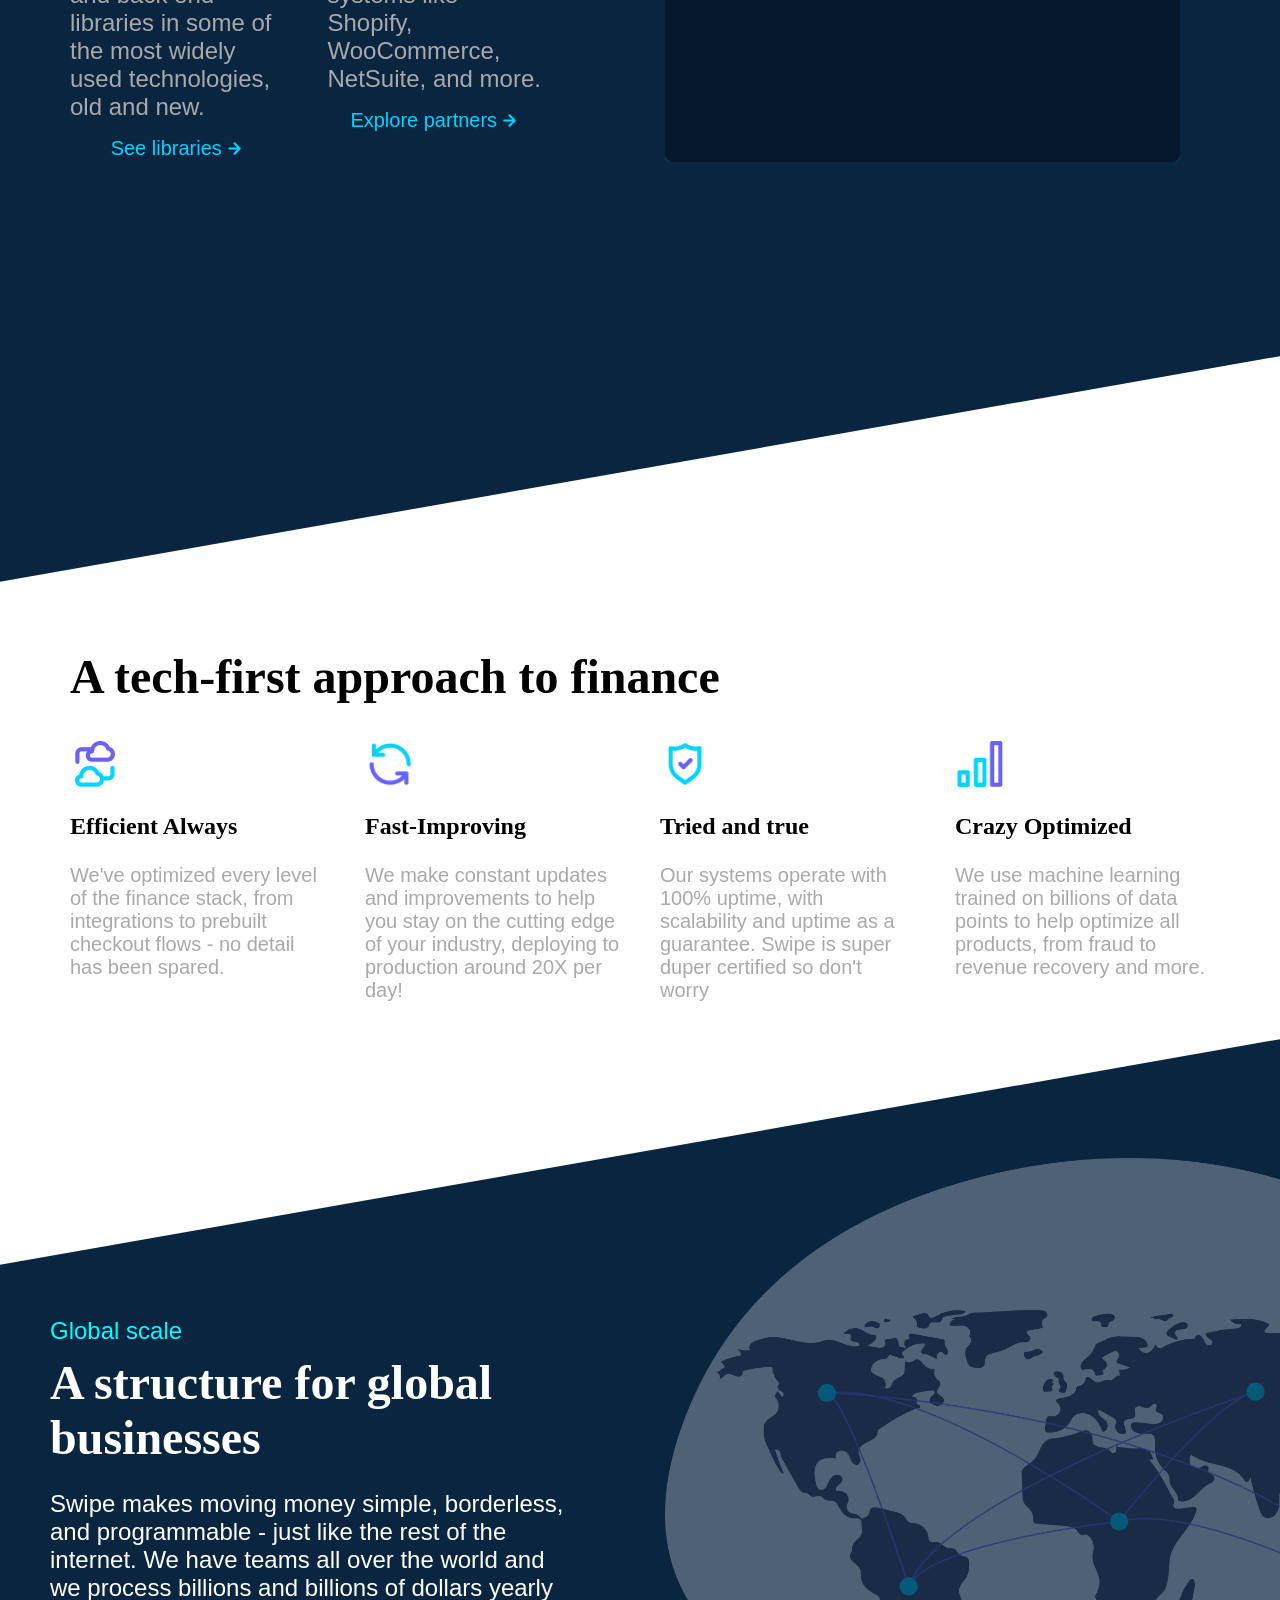
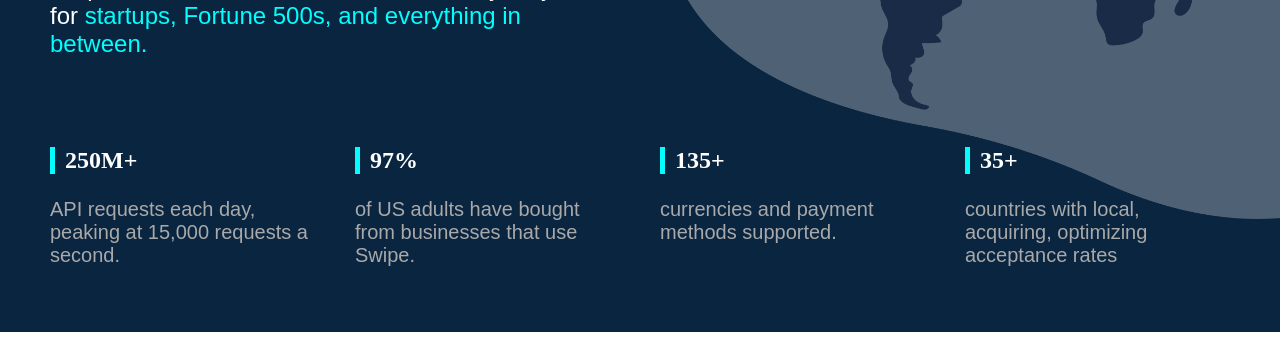
==== commit a352f31d: "finalizacion seccion 5 incluido la vista en pantallas mas pequeñas, pero en lineas diferentes para d" ====
--- a/Spring_2.html
+++ b/Spring_2.html
@@ -159,6 +159,36 @@
                 </div>
             </div>
         </div>
+        <div class="global-scale">
+            <div class="colums">
+                <div class="col-left">
+                    <p class="subtitle2">Global scale</p>
+                    <h2>A structure for global businesses</h2>
+                    <p class="col-tex">Swipe makes moving money simple, borderless, and programmable - just like the rest of the internet. We have teams all over the world and we process billions and billions of dollars yearly for <a class="link-blue" href="3">startups, Fortune 500s, and everything in between.</a></p>
+                </div>
+                <div class="col-rigth">
+                    <img id="global-cnx" src="assets/global-graphic.png" alt="">
+                </div>
+            </div>
+            <div class="container_options">
+                <div class="options">
+                    <h3>250M+</h3>
+                    <p class="option_text">API requests each day, peaking at 15,000 requests a second.</p>
+                </div>
+                <div class="options">
+                    <h3>97%</h3>
+                    <p class="option_text">of US adults have bought from businesses that use Swipe.</p>
+                </div>
+                <div class="options">
+                    <h3>135+</h3>
+                    <p class="option_text">currencies and payment methods supported.</p>
+                </div>
+                <div class="options">
+                    <h3>35+</h3>
+                    <p class="option_text">countries with local, acquiring, optimizing acceptance rates</p>
+                </div>
+            </div>
+        </div>
     </main>
     </body>
 </html>
--- a/styles.css
+++ b/styles.css
@@ -323,10 +323,10 @@
     content: "";
     background-color: #0a2540;
     position: absolute;
-    top: -110px;
+    top: -105px;
     left: 0;
     width: 100%;
-    height: 1100px;
+    height: 1155px;
     transform: skewY(-10deg);
     z-index: -1;
 
@@ -357,6 +357,9 @@
     font-size: 150%;
 }
 
+a{
+    text-decoration: none;
+}
 .subtitle2{
     color: aqua;
     margin-top: 20px;
@@ -475,3 +478,56 @@
  .title-text{
     color: black;
  }
+
+/* seccion 5 */
+
+.global-scale{
+    background-color: #0a2540;
+    position: relative;
+    z-index: 1;
+    overflow-x: clip;
+}
+.global-scale::before{
+    content: "";
+    background-color: #0a2540;
+    position: absolute;
+    top: -135px;
+    left: 0;
+    width: 100%;
+    height: 350px;
+    transform: skewY(-10deg);
+    z-index: -1;
+
+}
+
+.global-scale .container_options{
+    padding: 0px 30px
+}
+
+.link-blue{
+    color: aqua;
+}
+
+.global-scale h3{
+    border-left: 5px solid aqua;
+    padding: 0 0 0 10px;
+}
+
+#global-cnx{
+    max-width: 890px;
+    opacity: 30%;
+    position: absolute;
+    top: -20%;
+}
+
+@media only screen and (max-width:760px) {
+    #global-cnx{
+        display: flex;
+        top: -2%;
+    }
+
+    .options{
+        width: 100%;
+    }
+}
+
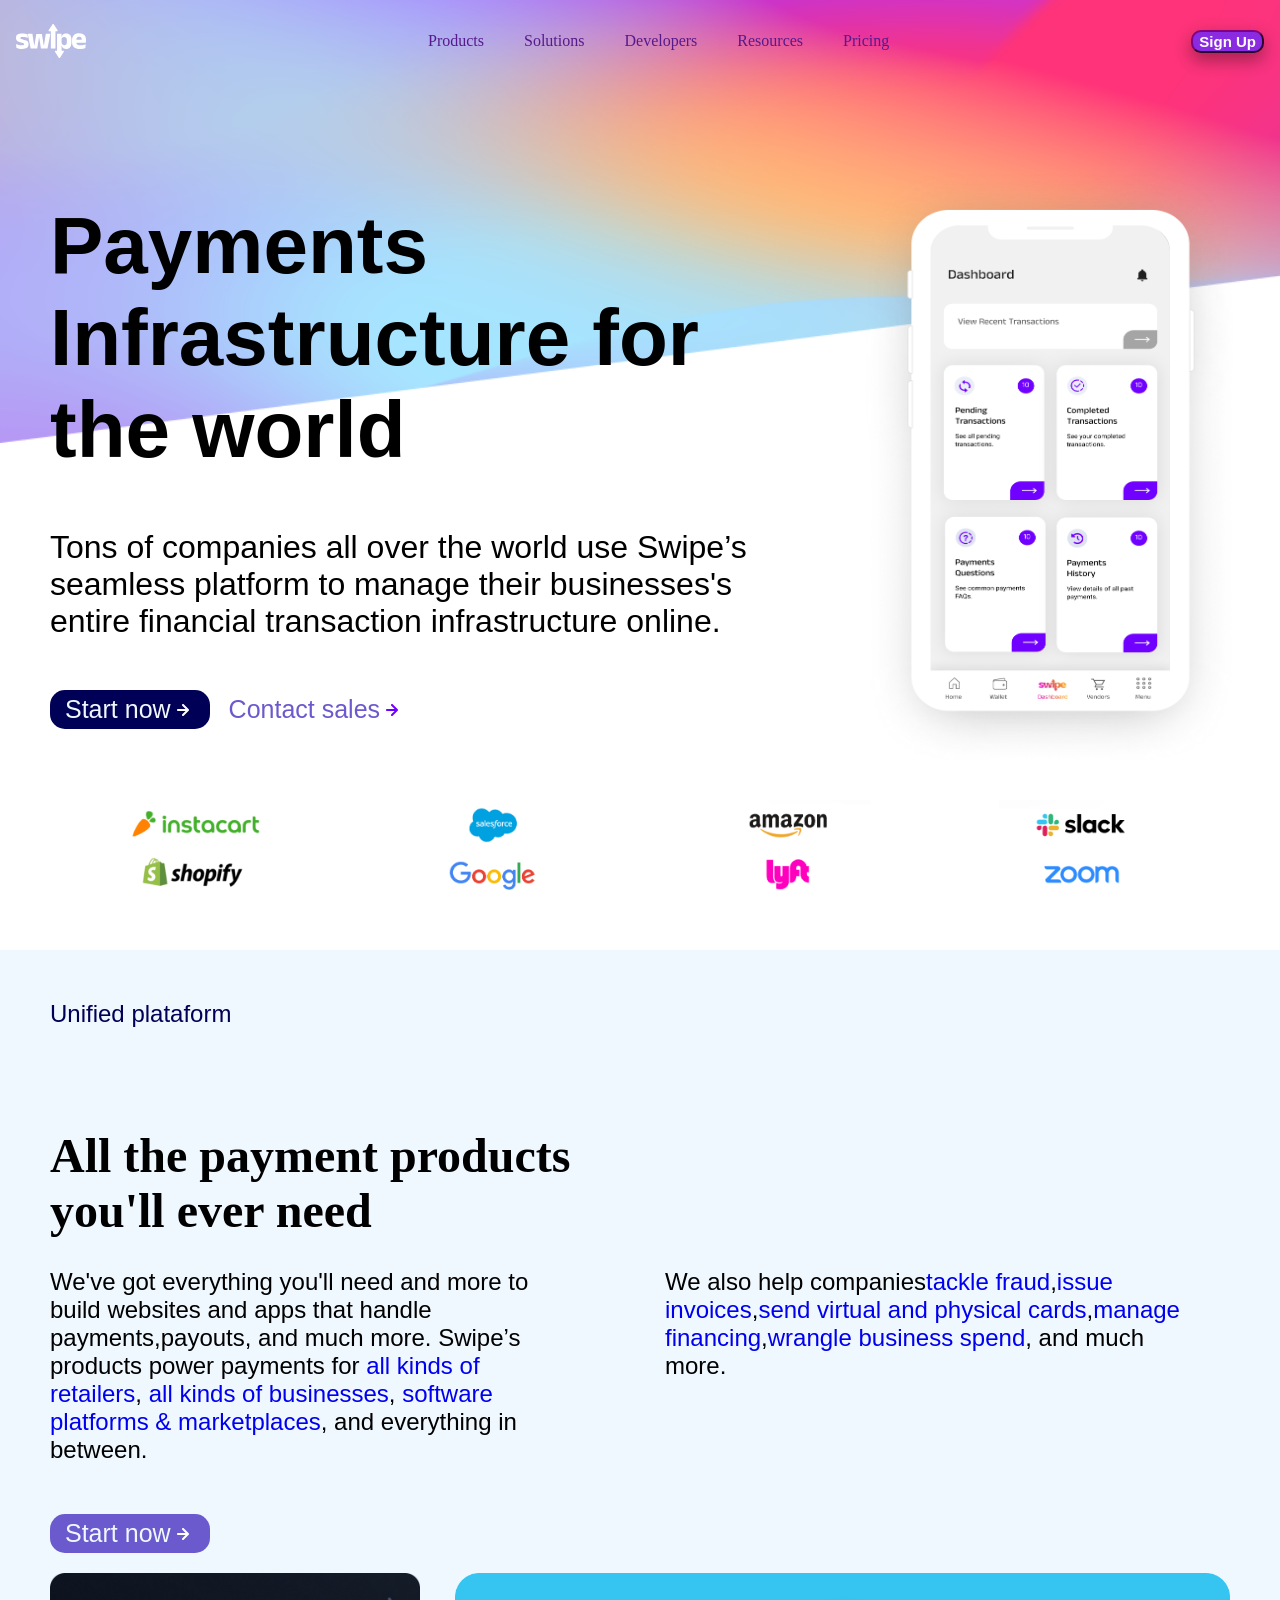
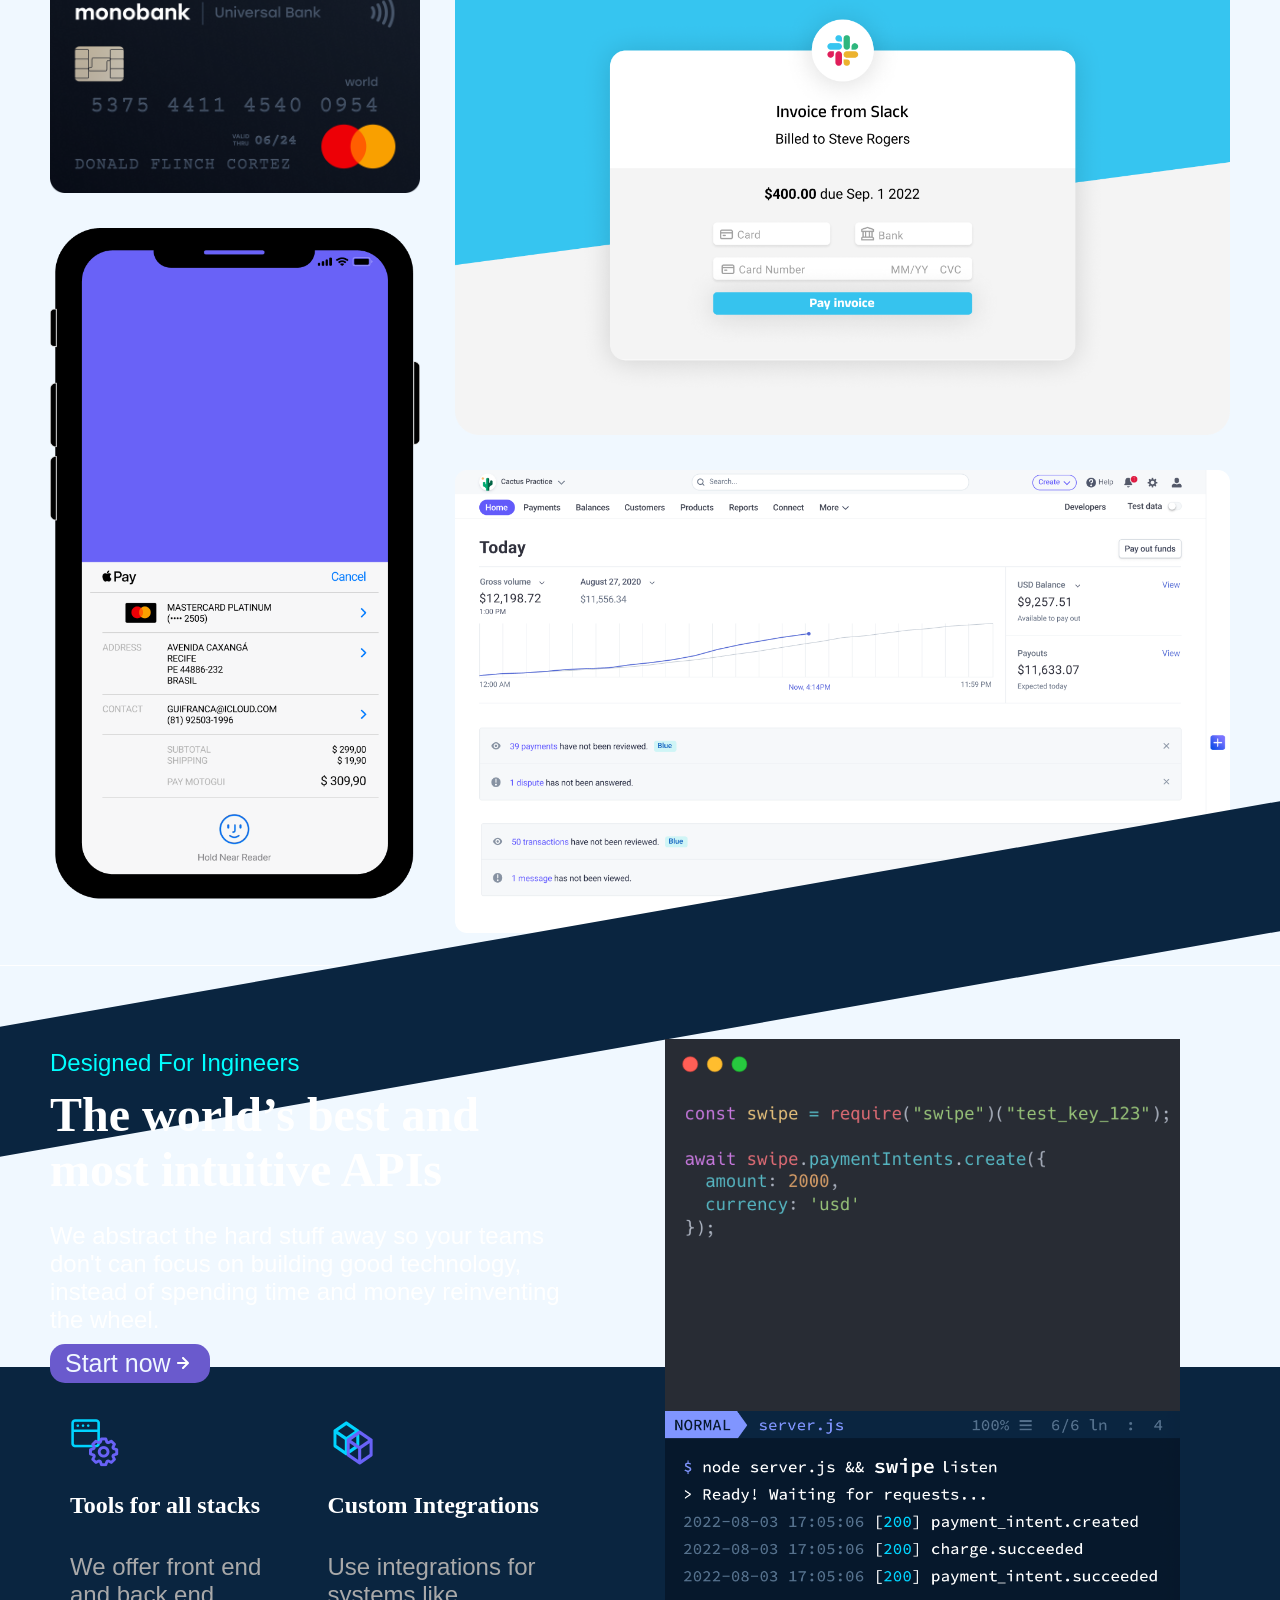
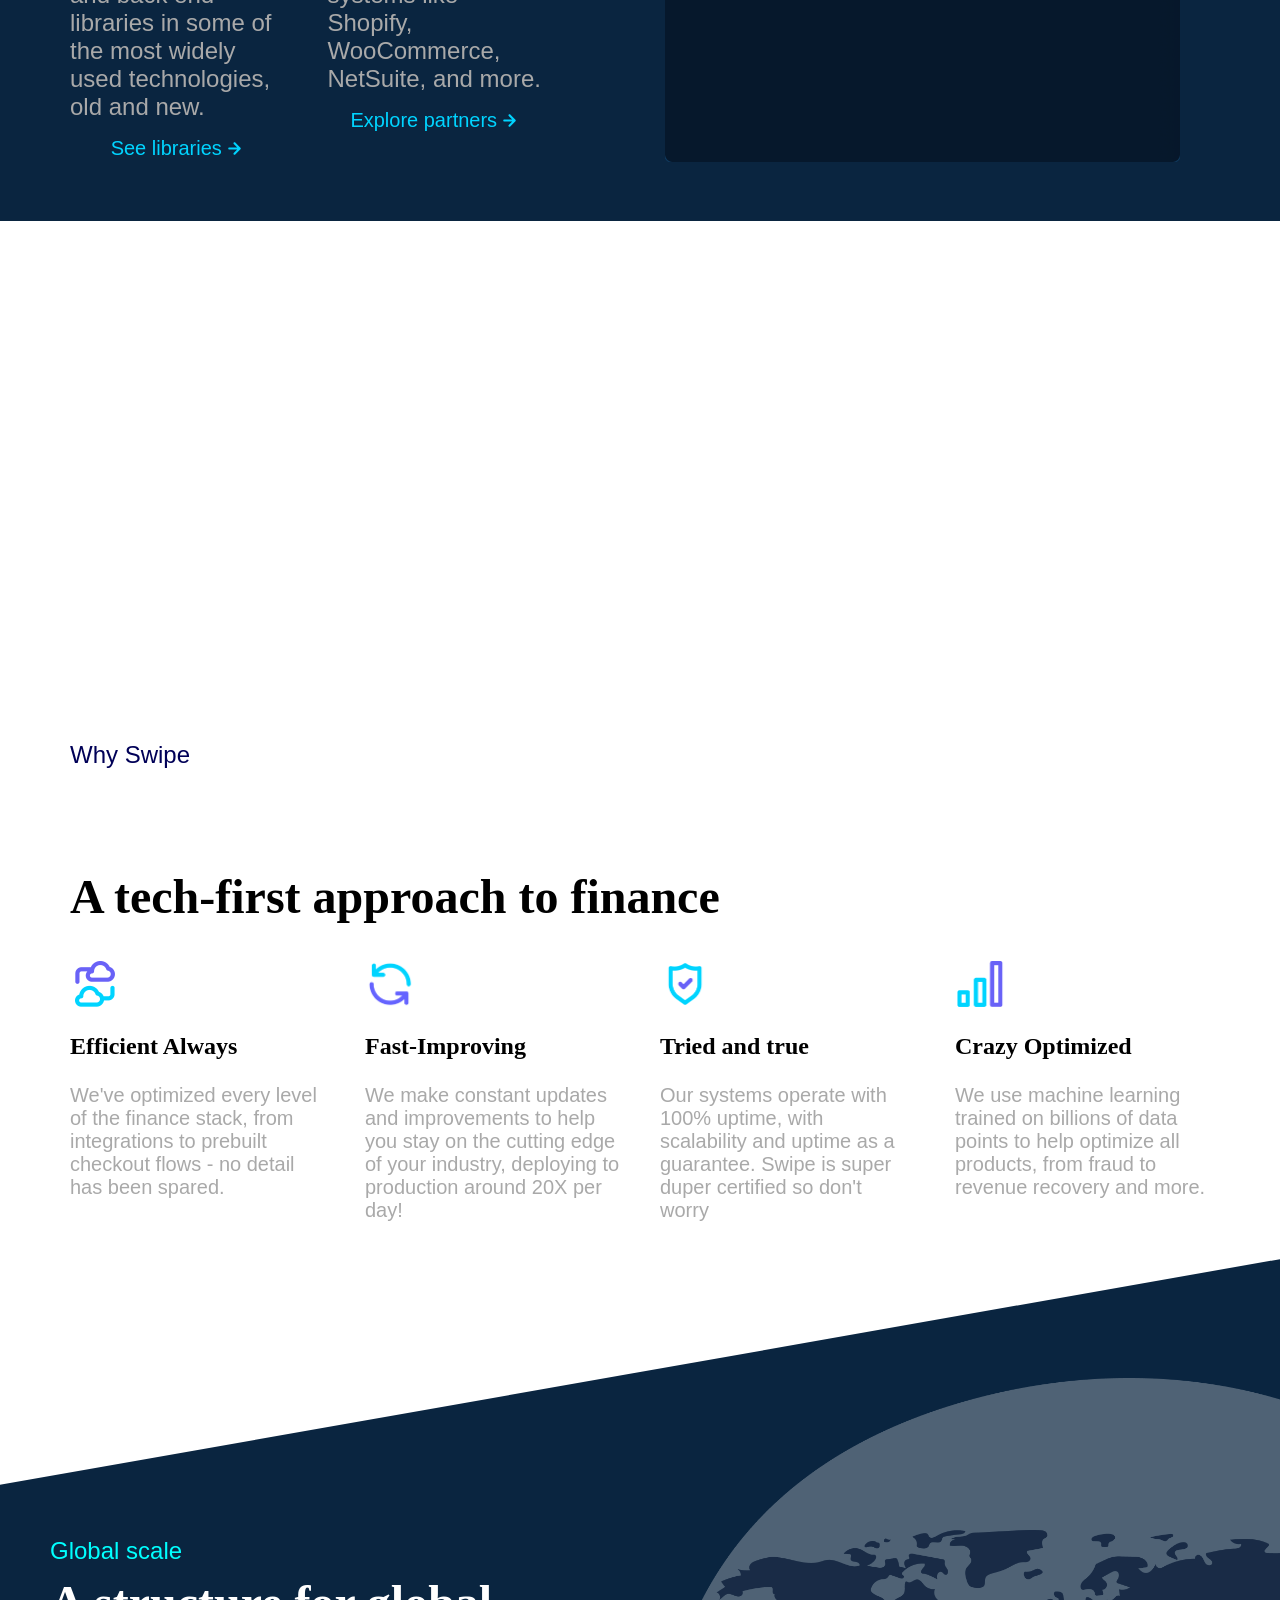
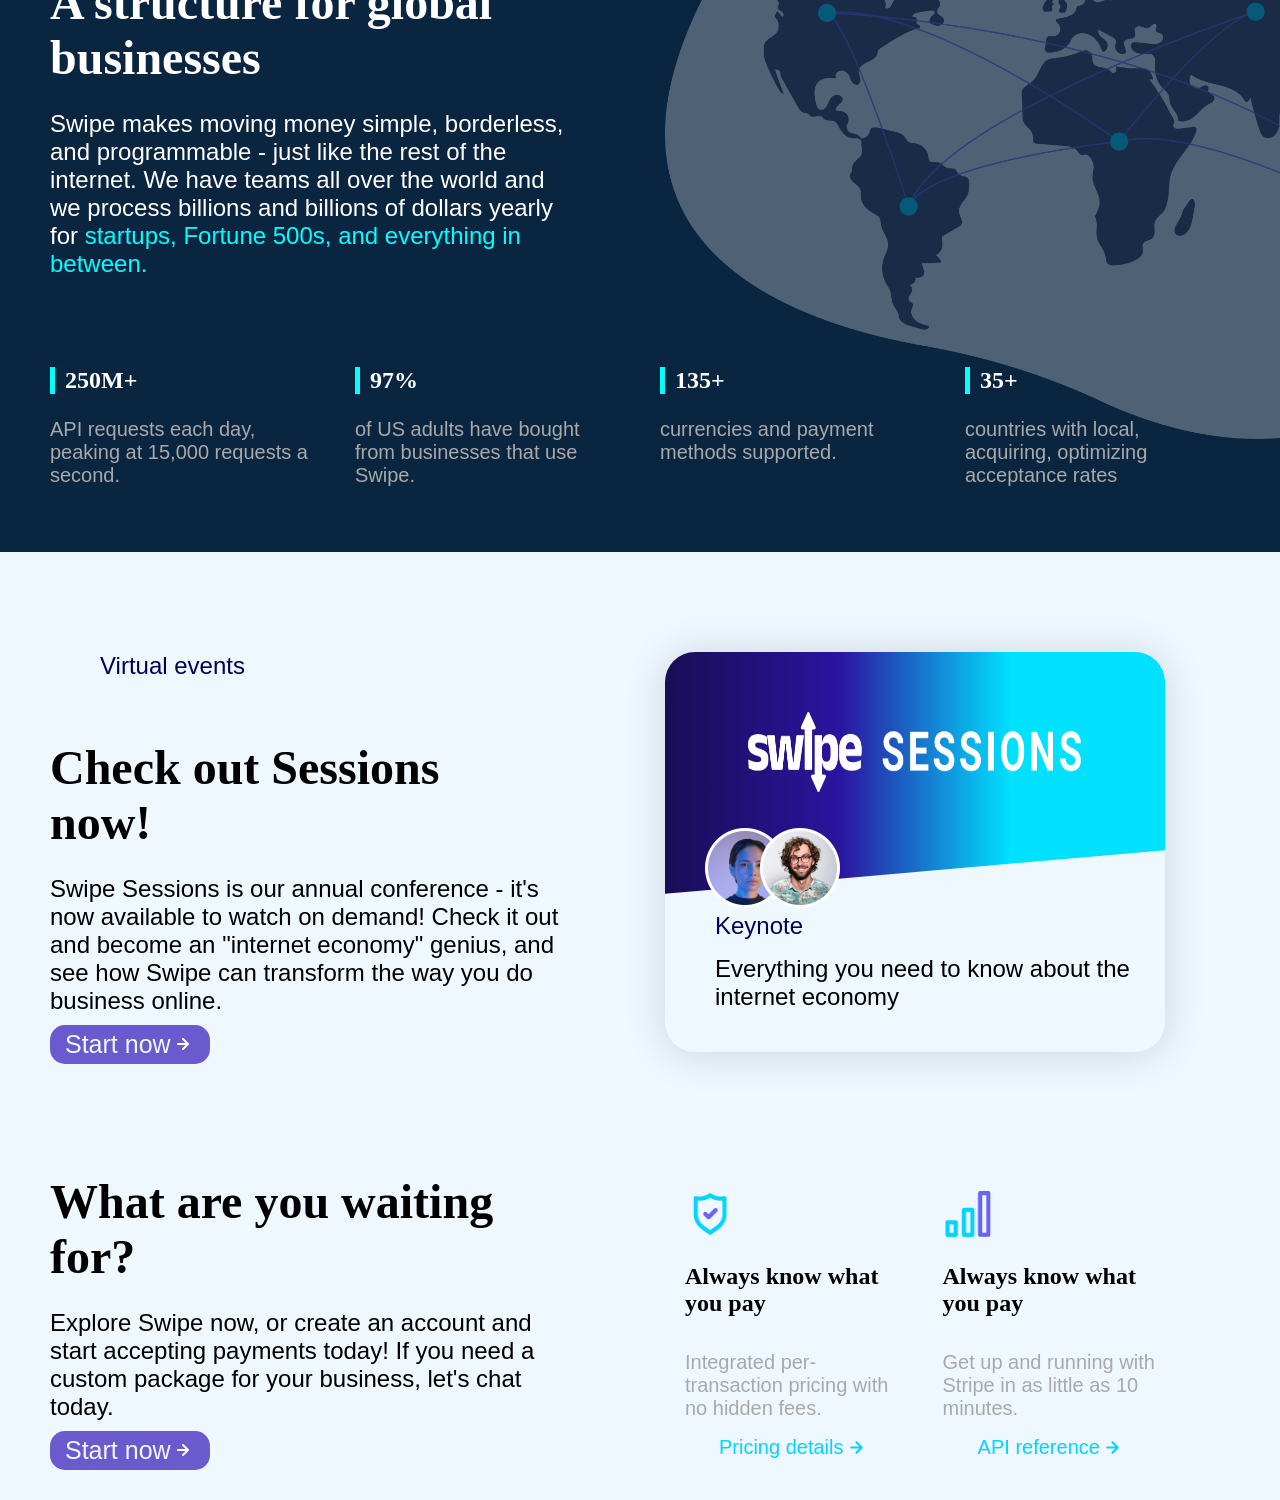
==== commit fd510fd6: "Se realizan secion 6 y se le corrige errores de seciones anteriores" ====
--- a/Spring_2.html
+++ b/Spring_2.html
@@ -189,6 +189,67 @@
                 </div>
             </div>
         </div>
+        <div class="virtual-events">
+            <div class="colums">
+                <div class="col-left">
+                    <p class="subtitle1">Virtual events</p>
+                    <h2>Check out Sessions now!</h2>
+                    <p>Swipe Sessions is our annual conference - it's now available to watch on demand! Check it out and become an "internet economy" genius, and see how Swipe can transform the way you do business online.</p>
+                    <div class="buttonnow">
+                        <button class="buttonstar"> Start now 
+                        <img class="icon-a" src="./assets/arrow-right-light.svg" alt="arrow-white">
+                        </button>
+                    </div>
+                </div>
+                <div class="col-rigth">
+                    <div class="card-inf">
+                        <div class="card-top">
+                            <img id="sesion-swipe" src="assets/swipe-sessions.png" alt="">
+                            <div class="users-card">
+                                <img src="assets/avatar1.png" alt="">
+                                <img src="assets/avatar2.png" alt="">
+                            </div>
+                        </div>
+                        <div class="card-bottom">
+                            <p class="subtitle1">Keynote</p>
+                            <p class="option_text">Everything you need to know about the internet economy</p>
+                        </div>
+                    </div>
+
+                </div>
+            </div>
+            <div class="virtual-init">
+                <div class="colums">
+                    <div class="col-left">
+                        <h2>What are you waiting for?</h2>
+                        <p>Explore Swipe now, or create an account and start accepting payments today! If you need a custom package for your business, let's chat today.</p>
+                        <div class="buttonnow">
+                            <button class="buttonstar"> Start now 
+                            <img class="icon-a" src="./assets/arrow-right-light.svg" alt="arrow-white">
+                            </button>
+                        </div>
+                    </div>
+                    <div class="col-rigth">
+                        <div class="options">
+                            <img src="assets/shield-icon.png" alt="">
+                            <h3 class="title-text">Always know what you pay</h3>
+                            <p class="option_text">Integrated per-transaction pricing with no hidden fees.</p>
+                            <button class="option_button">Pricing details
+                                <img src="assets/arrow-right-blue.svg" alt="">
+                            </button>
+                        </div>
+                        <div class="options">
+                            <img src="assets/bars-icon.png" alt="">
+                            <h3 class="title-text">Always know what you pay</h3>
+                            <p class="option_text">Get up and running with Stripe in as little as 10 minutes.</p>
+                            <button class="option_button">API reference
+                                <img src="assets/arrow-right-blue.svg" alt="">
+                            </button>
+                        </div>
+                    </div>
+                </div>
+            </div>
+        </div>
     </main>
     </body>
 </html>
--- a/styles.css
+++ b/styles.css
@@ -317,6 +317,7 @@
     background-color: #0a2540;
     position: relative;
     z-index: 1;
+    margin-bottom: 130px;
 }
 
 .apis::before{
@@ -326,7 +327,7 @@
     top: -105px;
     left: 0;
     width: 100%;
-    height: 1155px;
+    height: 130px;
     transform: skewY(-10deg);
     z-index: -1;
 
@@ -460,6 +461,7 @@
     display: flex;
     justify-content: center;
     padding: 200px 0;
+    margin: 220px 0 0 0
 }
 
 .why-swipe .text_container{
@@ -530,4 +532,123 @@
         width: 100%;
     }
 }
-
+.virtual-events{
+    background-color: aliceblue;
+    position: relative;
+}
+
+.virtual-events::before{
+    content: "";
+    background-color: aliceblue;
+    width: 100%;
+    height: 100%;
+    position: absolute;
+    top: -20px;
+    z-index: -1;
+}
+.virtual-events h2{
+    color: black;
+    font-family: math;
+}
+
+.card-inf{
+    border-radius: 30px;
+    box-shadow: 0px 2px 40px rgba(0, 0, 0, 0.15);
+    overflow: hidden;
+    margin: 60px 0 0 0;
+    width: 500px;
+    height: 400px;
+}
+
+.card-top{
+    display: flex;
+    justify-content: center;
+    align-items: center;
+    width: 100%;
+    height: 50%;
+    position: relative;
+}
+
+.card-top::before{
+    position: absolute;
+    background: linear-gradient(90deg, rgba(25,13,85,1) 0%, rgba(43,20,159,1) 35%, rgba(0,224,255,1) 69%);
+    content: "";
+    width: 100%;
+    height: 150%;
+    top: -40%;
+    transform: skewY(-5deg);
+    z-index: 1
+}
+
+#sesion-swipe{
+    z-index: 1;
+    width: 335px;
+    height: 80px
+}
+.users-card{
+    position: absolute;
+    z-index: 1;
+    left: 40px;
+    bottom: -60px
+}
+.users-card img{
+    width: 80px;
+}
+
+.users-card img:nth-of-type(2){
+    position: absolute;
+    left: 55px;
+    
+}
+
+.card-bottom .subtitle1{
+    padding: 50px 0 0 50px;
+
+}
+
+.card-bottom .option_text{
+    padding: 5px 0 0 50px;
+    color: black;
+
+}
+.virtual-init{
+    margin: 70px 0 0 0;
+}
+
+.virtual-init .col-rigth{
+    display: flex;
+    flex-direction: row;
+    font-size: 20px;
+}
+
+.virtual-init .col-rigth p{
+    font-size: 100%;
+}
+
+@media only screen and (max-width:1100px) {
+   .card-inf{
+    width: 120%;
+   }
+    
+}
+
+
+
+@media only screen and (max-width:760px) {
+
+    .virtual-init .col-rigth{
+        flex-direction: column;
+        width: 100%;
+    }
+
+    .card-inf{
+        width: 220%;
+    }
+    .card-top img{
+        display:inline-flex;
+    }
+
+    #sesion-swipe{
+        width: 80%;
+    }
+}
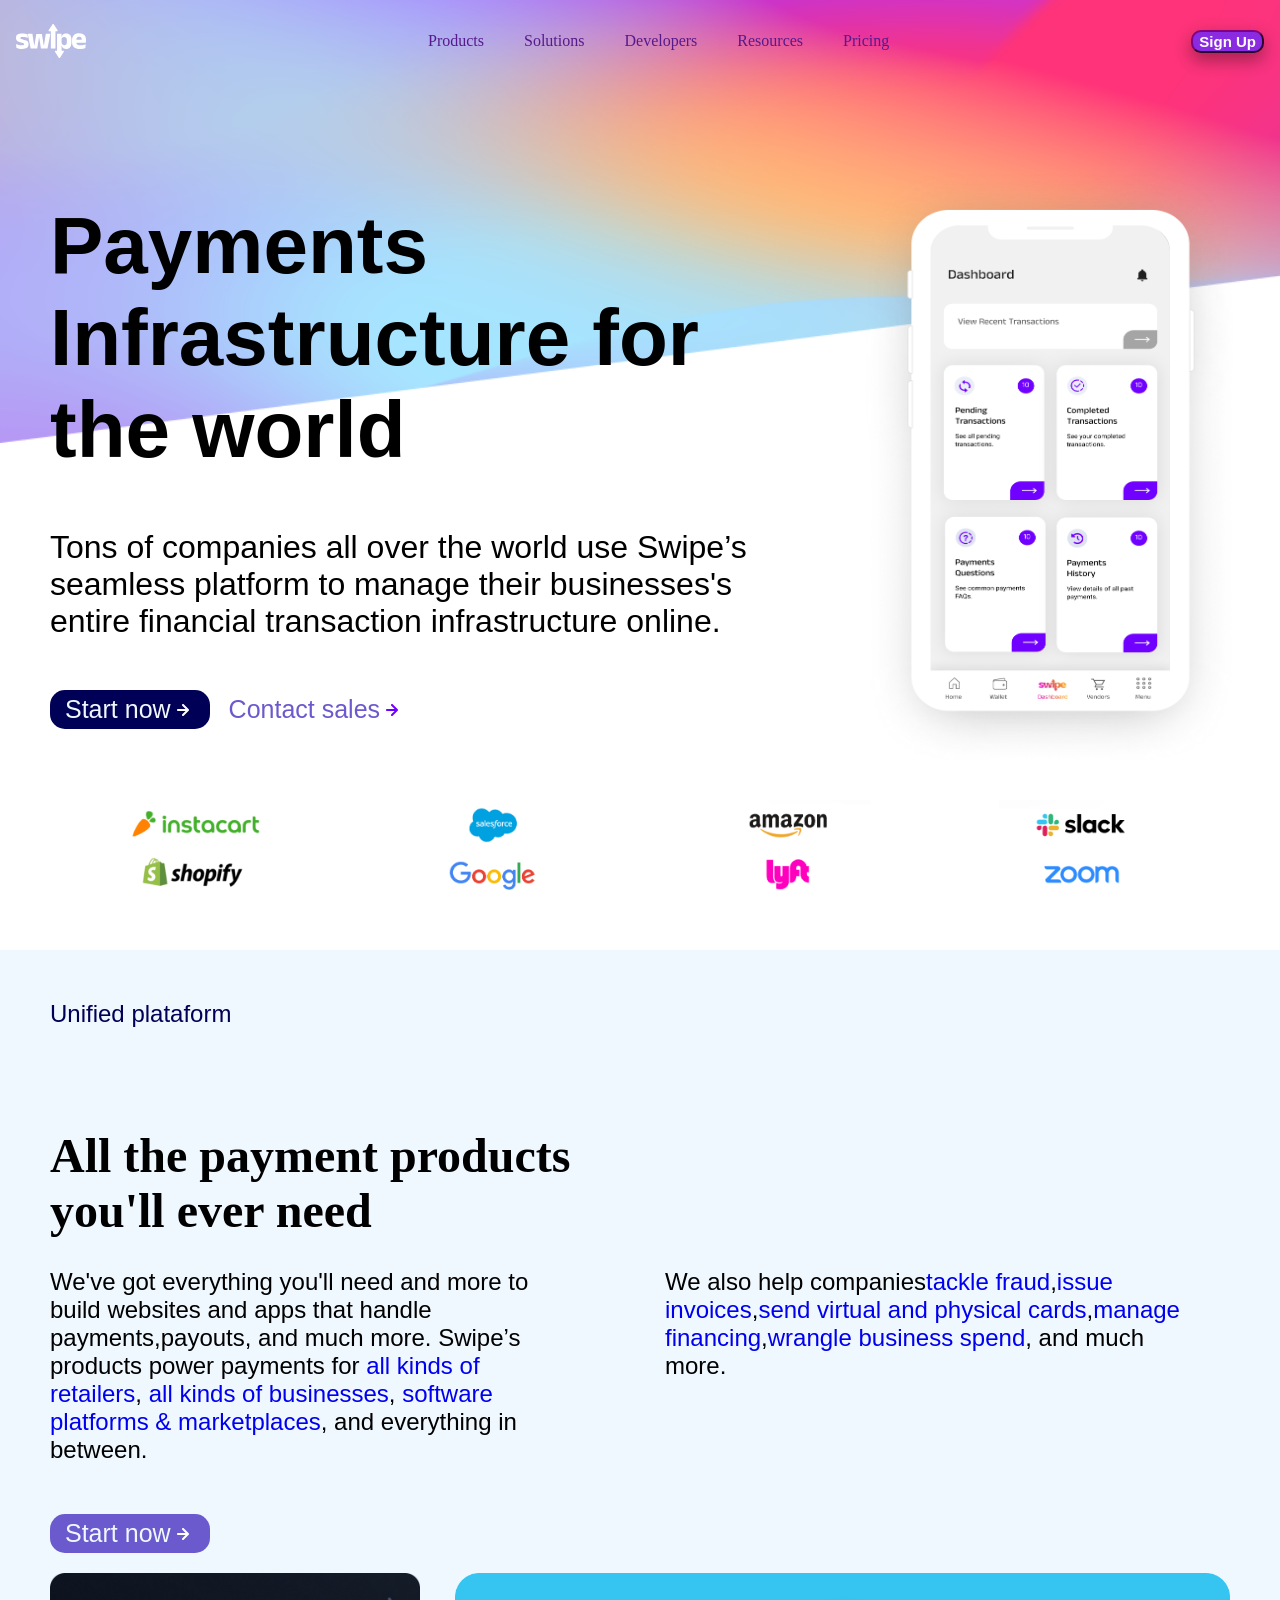
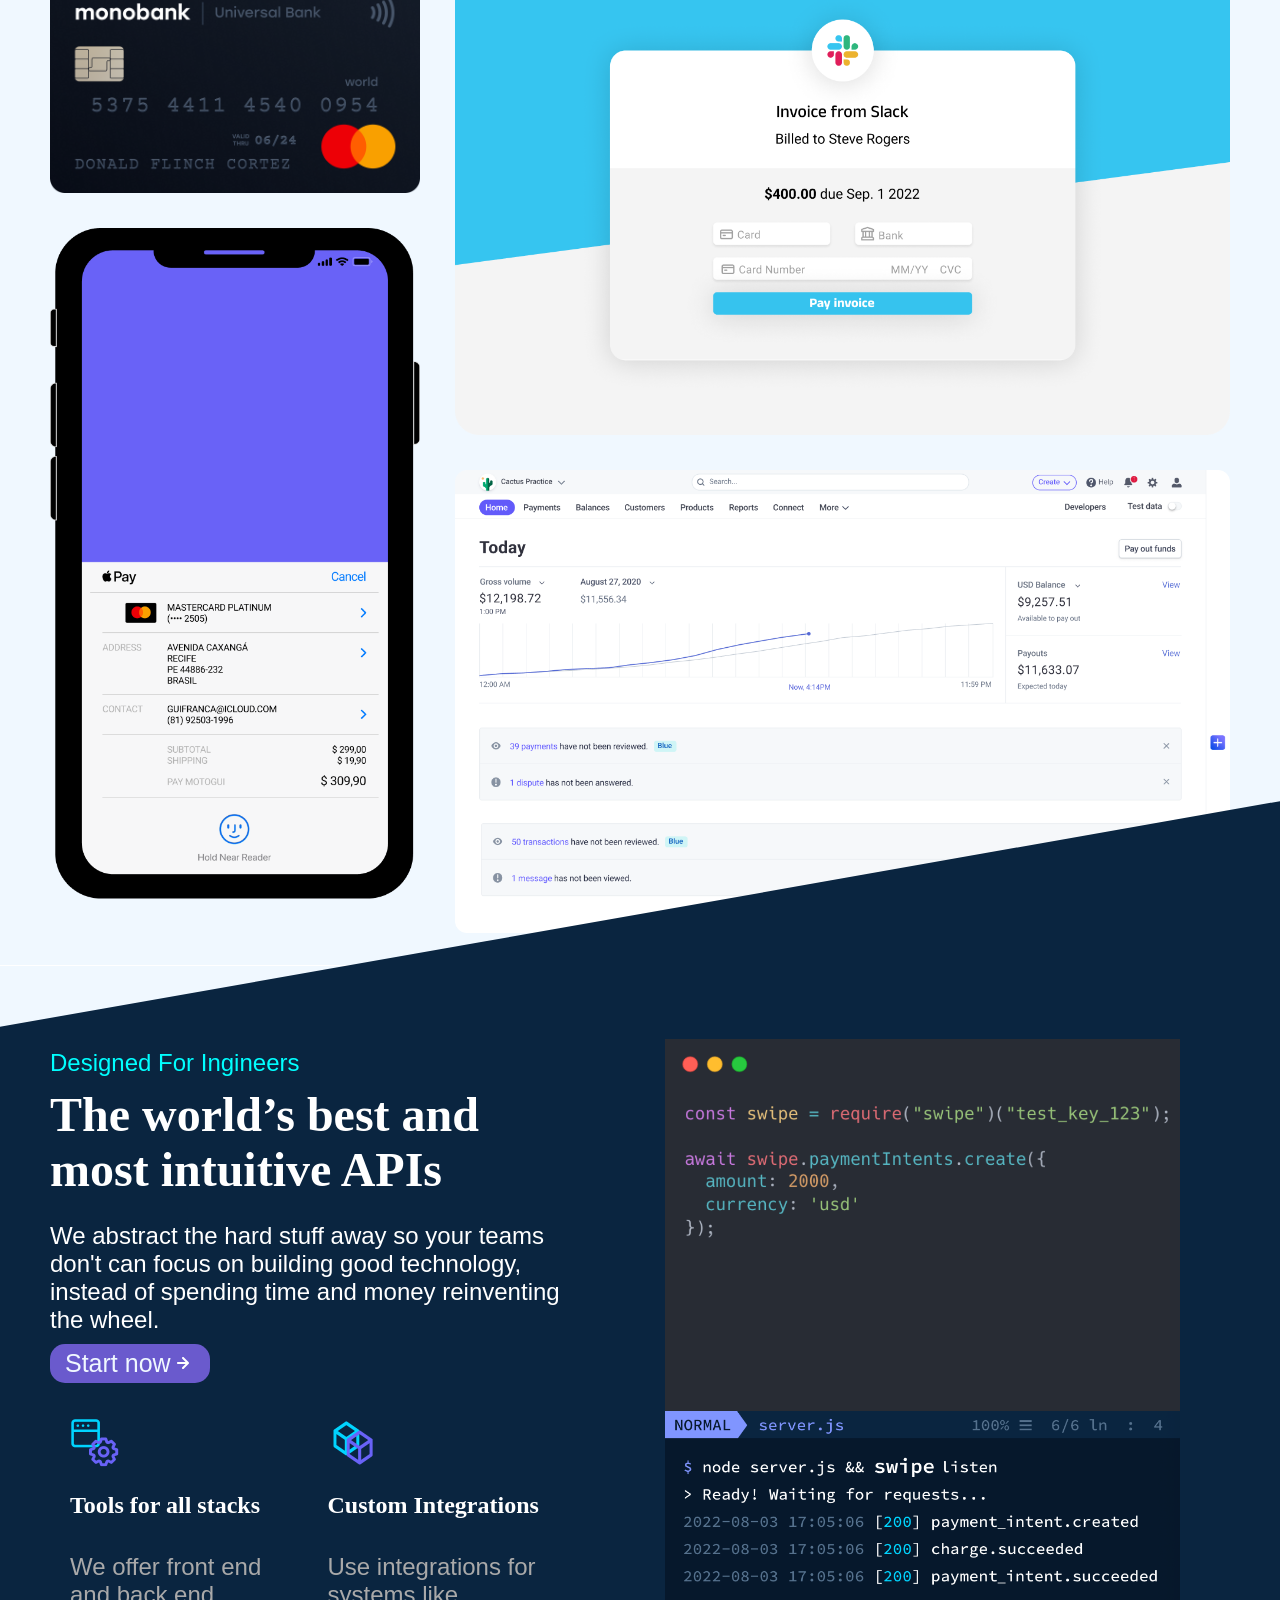
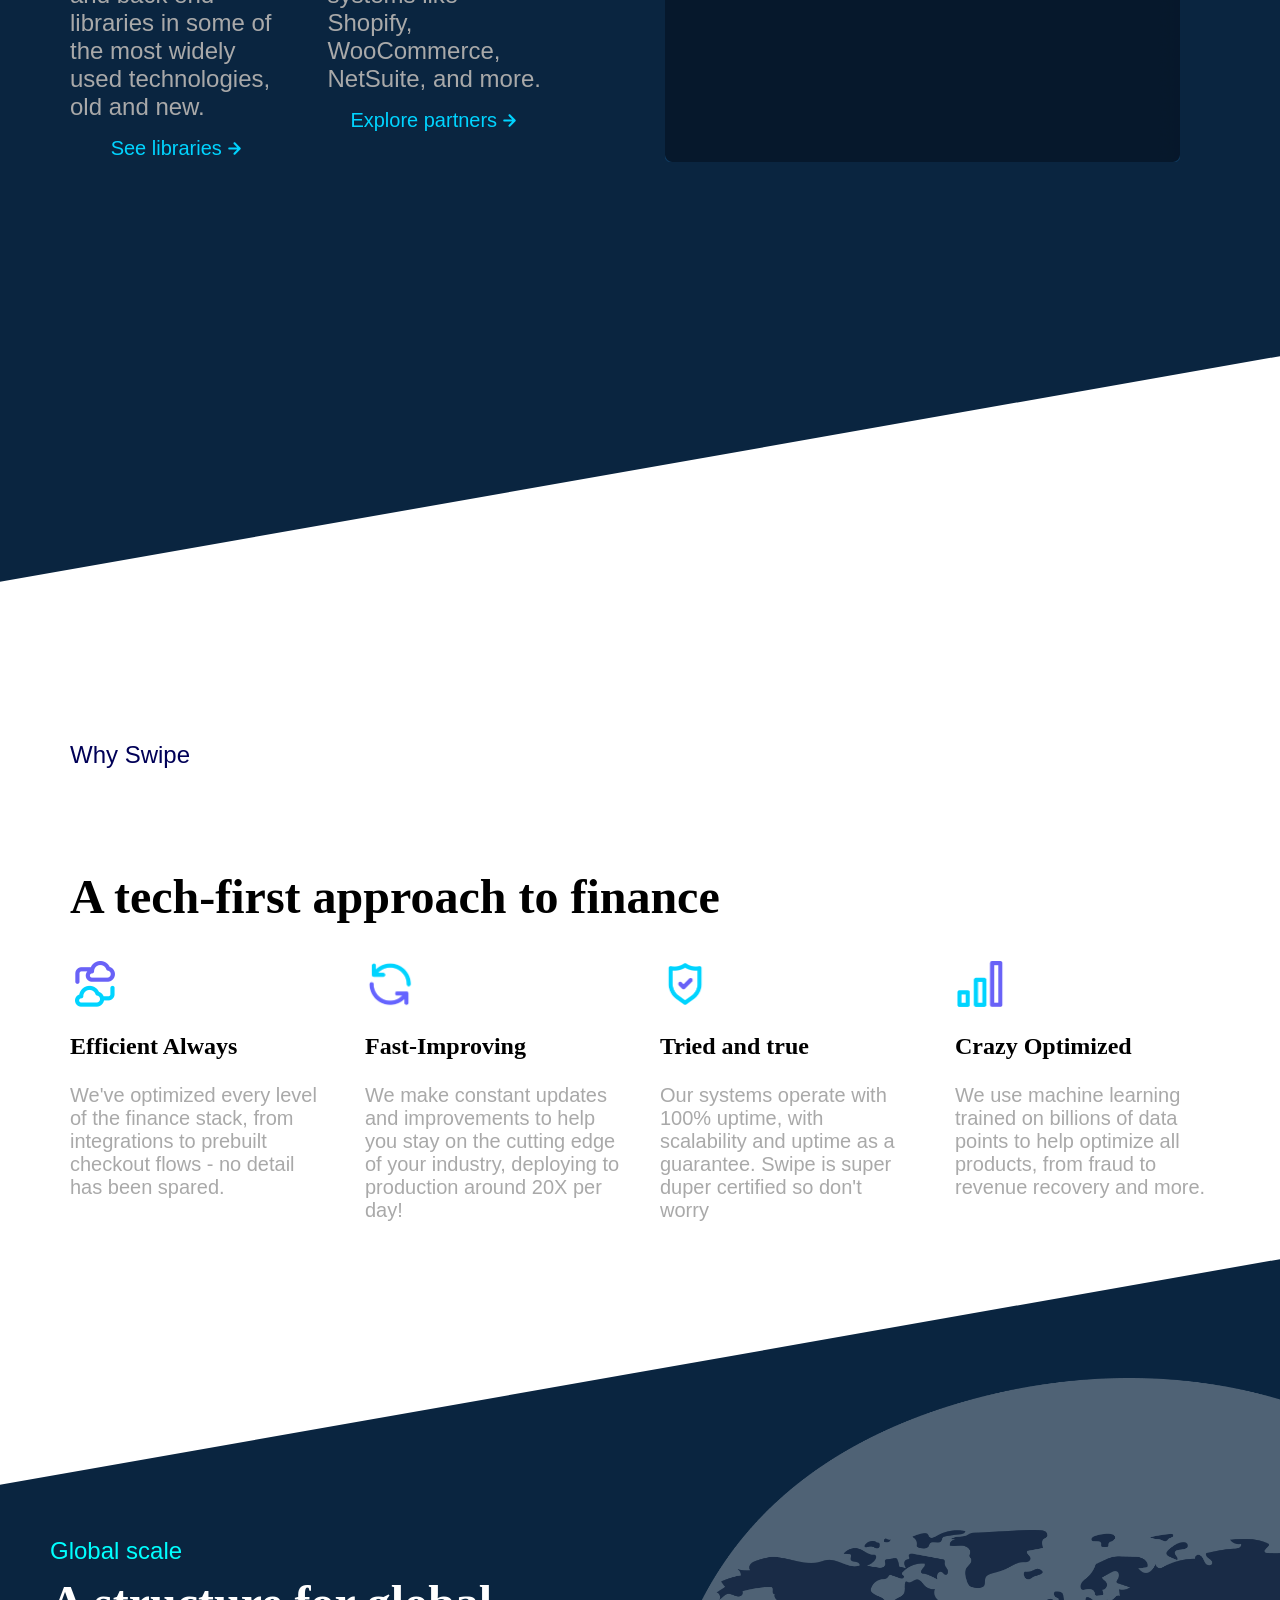
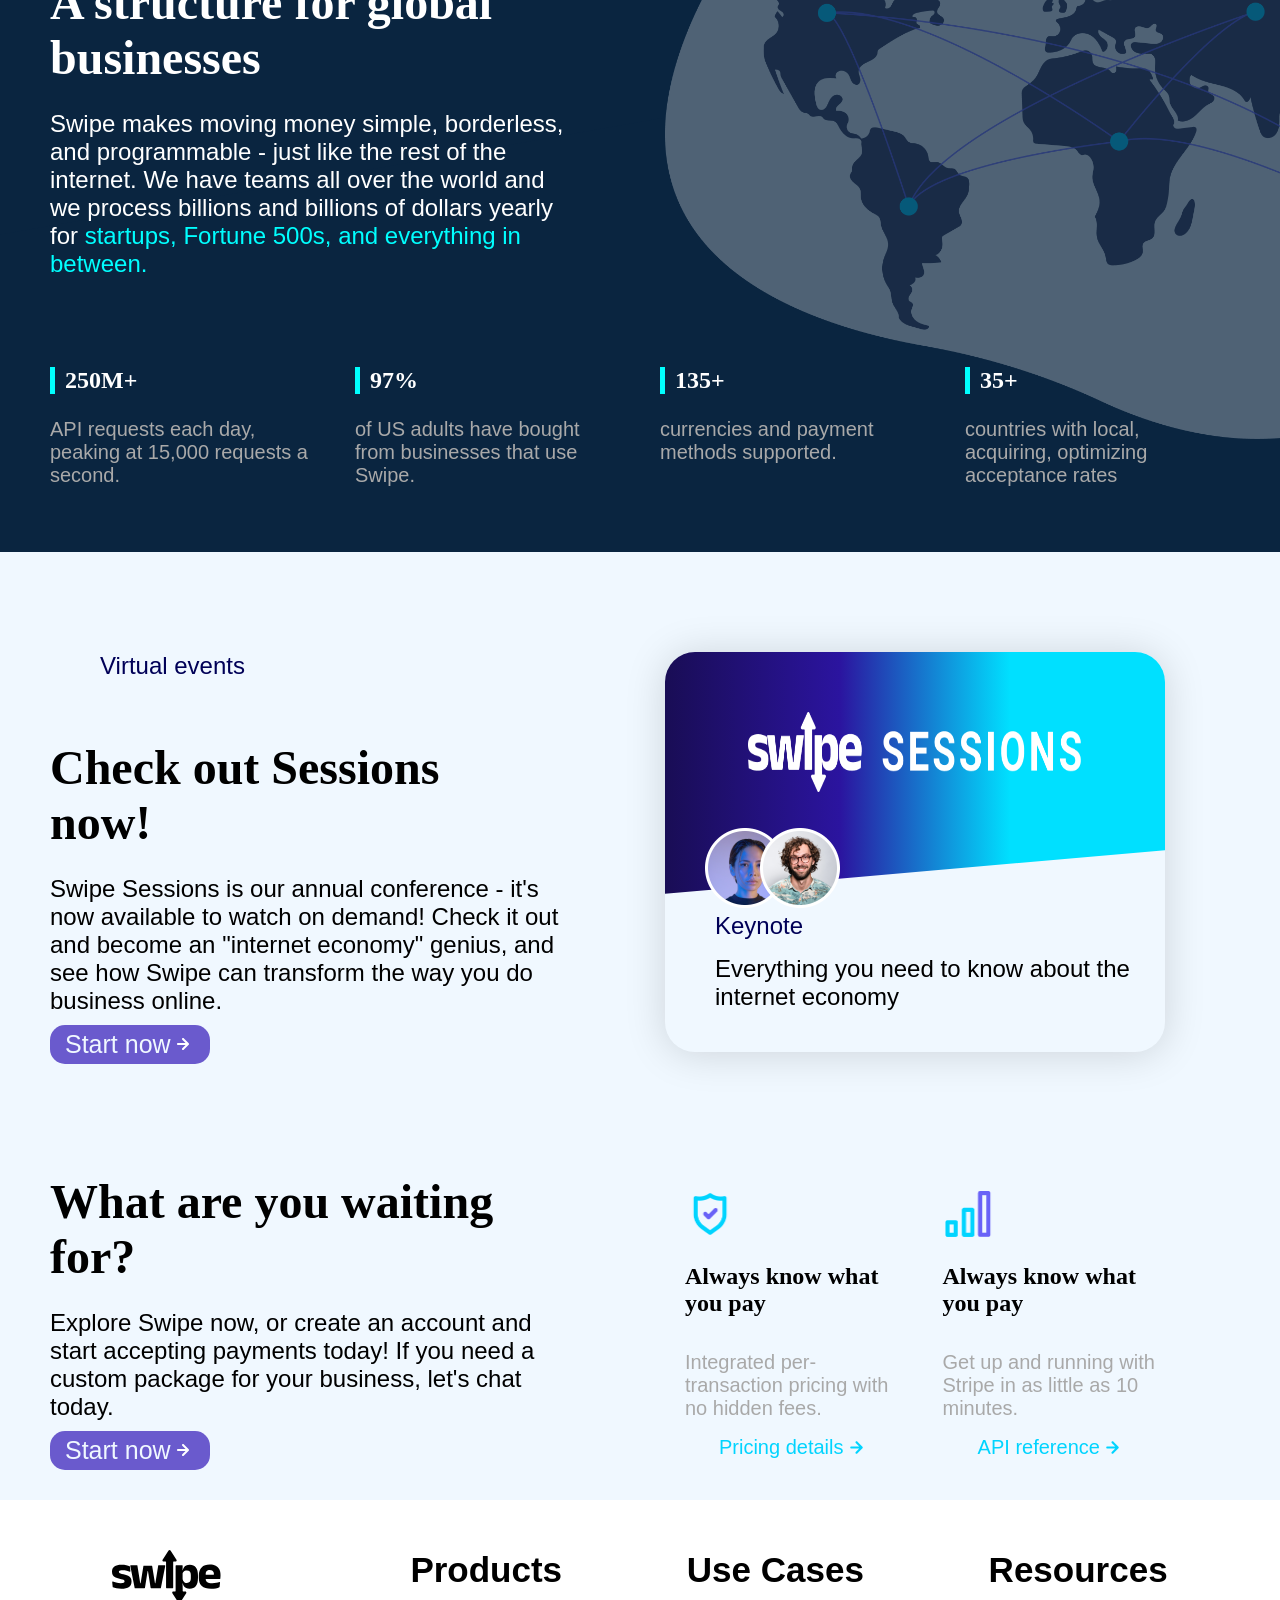
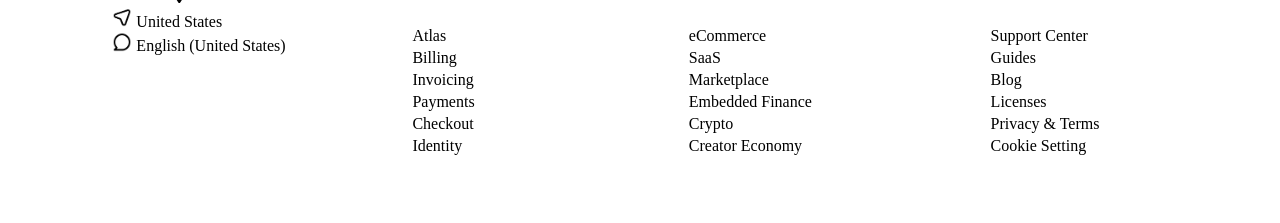
==== commit 1c770bea: "finalizacion de la seccion 7 y del ejercicio, se corrigen algunos problemas de codigo de secciones a" ====
--- a/Spring_2.html
+++ b/Spring_2.html
@@ -250,6 +250,90 @@
                 </div>
             </div>
         </div>
+        <footer class="footer">
+            <div class="foot-column">
+                <img src="assets/logo-dark.svg" alt="">
+                <div class="icon-footer">
+                    <img src="assets/location-icon.png" alt="">
+                    <a href="#">United States</a>
+                </div>
+                <div class="icon-footer">
+                    <img src="assets/comment-icon.png" alt="">
+                    <a href="#">English (United States)</a>
+                </div>
+            </div>
+            <div class="foot-column">
+                <h3>Products</h3>
+                <ul>
+                    <li>
+                        <a href="#">Atlas</a>
+                    </li>
+                    <li>
+                        <a href="#">Billing</a>
+                    </li>
+                    <li>
+                        <a href="#">Invoicing</a>
+                    </li>
+                    <li>
+                        <a href="#">Payments</a>
+                    </li>
+                    <li>
+                        <a href="#">Checkout</a>
+                    </li>
+                    <li>
+                        <a href="#">Identity</a>
+                    </li>
+                </ul>
+            </div>
+            <div class="foot-column">
+                <h3>Use Cases</h3>
+                <ul>
+                    <li>
+                        <a href="#">eCommerce</a>
+                    </li>
+                    <li>
+                        <a href="#">SaaS</a>
+                    </li>
+                    <li>
+                        <a href="#">Marketplace</a>
+                    </li>
+                    <li>
+                        <a href="#">Embedded Finance</a>
+                    </li>
+                    <li>
+                        <a href="#">Crypto</a>
+                    </li>
+                    <li>
+                        <a href="#">Creator Economy</a>
+                    </li>
+                </ul>
+            </div>
+            
+            <div class="foot-column">
+                <h3>Resources</h3>
+                <ul>
+                    <li>
+                        <a href="#">Support Center</a>
+                    </li>
+                    <li>
+                        <a href="#">Guides</a>
+                    </li>
+                    <li>
+                        <a href="#">Blog</a>
+                    </li>
+                    <li>
+                        <a href="#">Licenses</a>
+                    </li>
+                    <li>
+                        <a href="#">Privacy & Terms</a>
+                    </li>
+                    <li>
+                        <a href="#">Cookie Setting</a>
+                    </li>
+                </ul>
+            </div> 
+
+        </footer>
     </main>
     </body>
 </html>
--- a/styles.css
+++ b/styles.css
@@ -319,15 +319,15 @@
     z-index: 1;
     margin-bottom: 130px;
 }
-
 .apis::before{
+
     content: "";
     background-color: #0a2540;
     position: absolute;
     top: -105px;
     left: 0;
     width: 100%;
-    height: 130px;
+    height: 1155px;
     transform: skewY(-10deg);
     z-index: -1;
 
@@ -441,6 +441,10 @@
     .container_options{
         flex-direction: column;
     }
+
+    .apis::before{
+        height: 1555px;
+    }
     
 }
 
@@ -532,6 +536,9 @@
         width: 100%;
     }
 }
+
+/* section 6 */
+
 .virtual-events{
     background-color: aliceblue;
     position: relative;
@@ -652,3 +659,48 @@
         width: 80%;
     }
 }
+
+/* seccion 7 */
+
+.footer{
+    display: flex;
+    padding: 50px;
+    justify-content: space-around
+}
+
+.icon-footer img{
+    width: 20px;
+}
+
+.footer h3{
+    color: black;
+    font-size: 35px;
+    margin-top: 0px;
+    font-family: sans-serif;
+}
+
+.footer ul{
+    list-style: none;
+    padding: 0;
+}
+
+.footer li{
+    padding: 2px;
+}
+
+.footer a{
+    color: black;
+}
+
+.footer a:hover{
+    text-decoration: line-through;
+}
+
+@media only screen and (max-width:760px) {
+
+    .footer{
+        display: grid;
+        grid-template-columns: 1fr 1fr;
+        grid-template-rows: 1fr 1fr;
+    }
+}
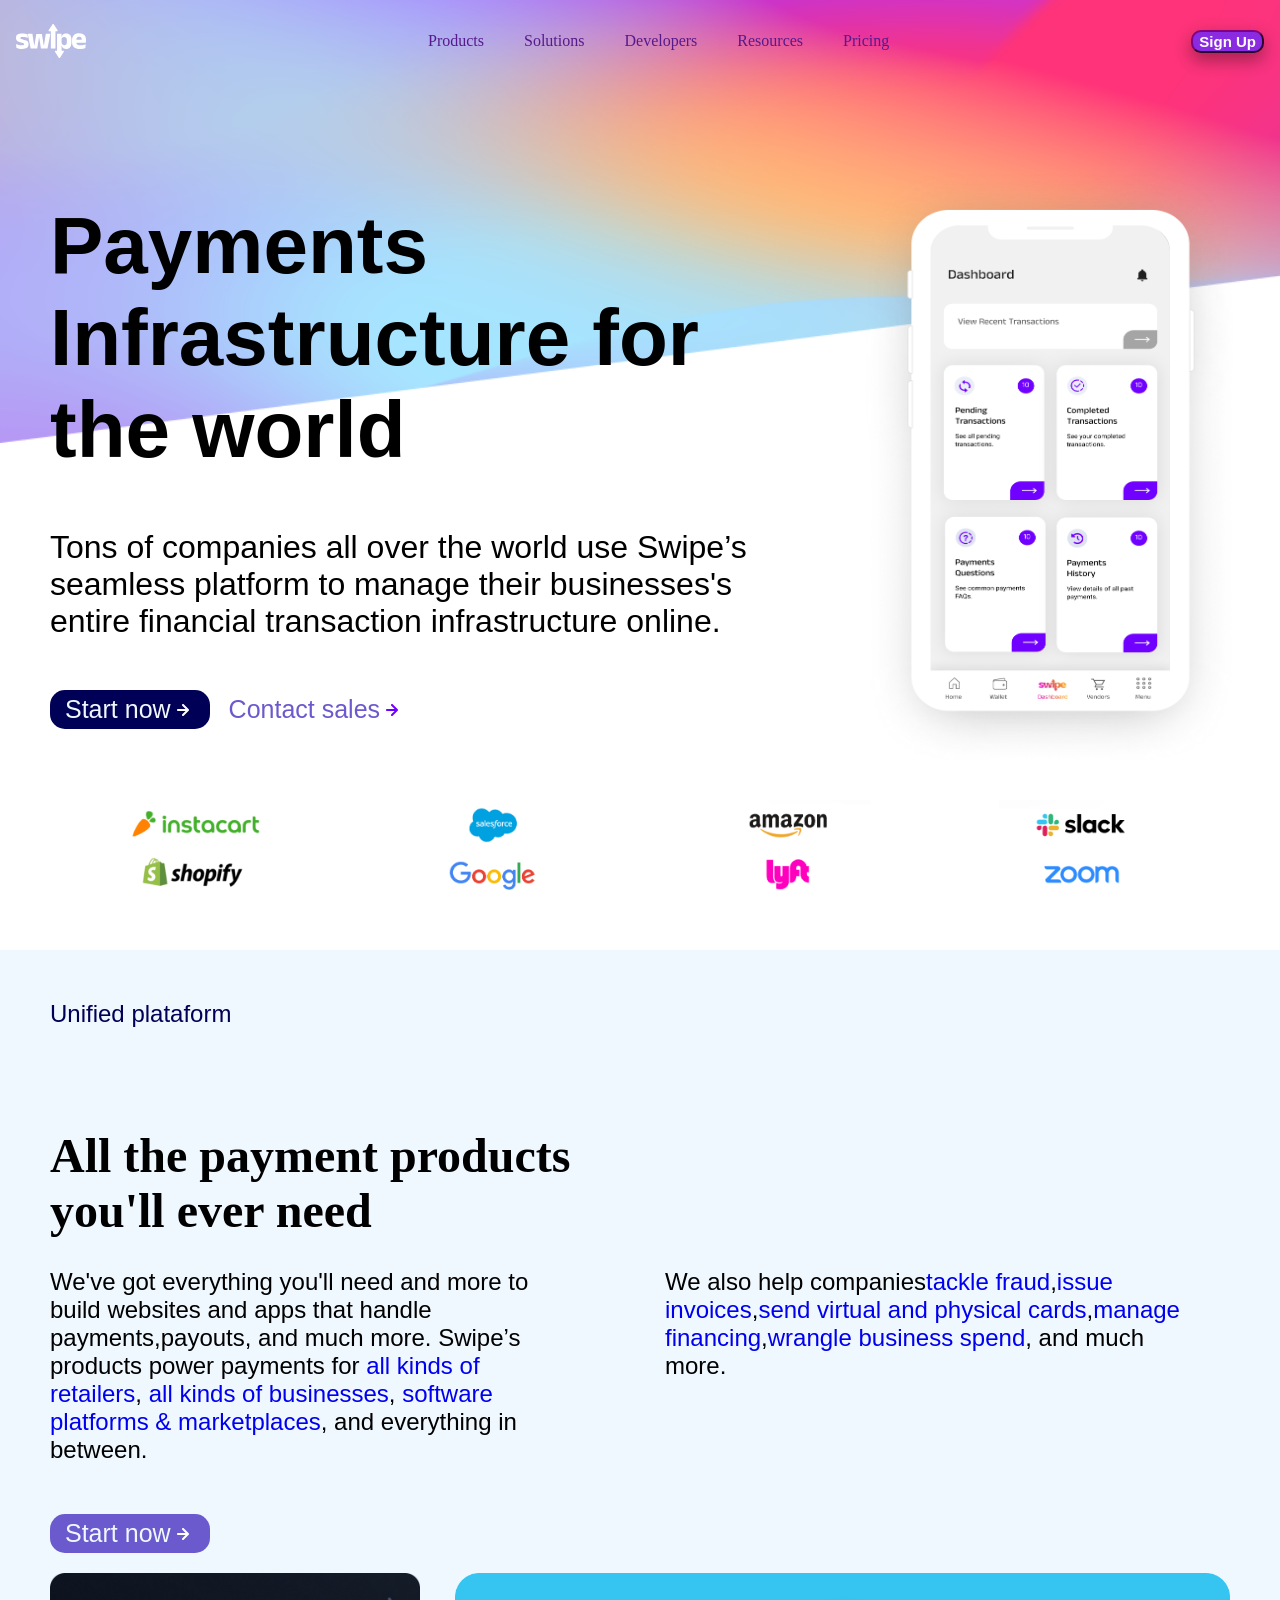
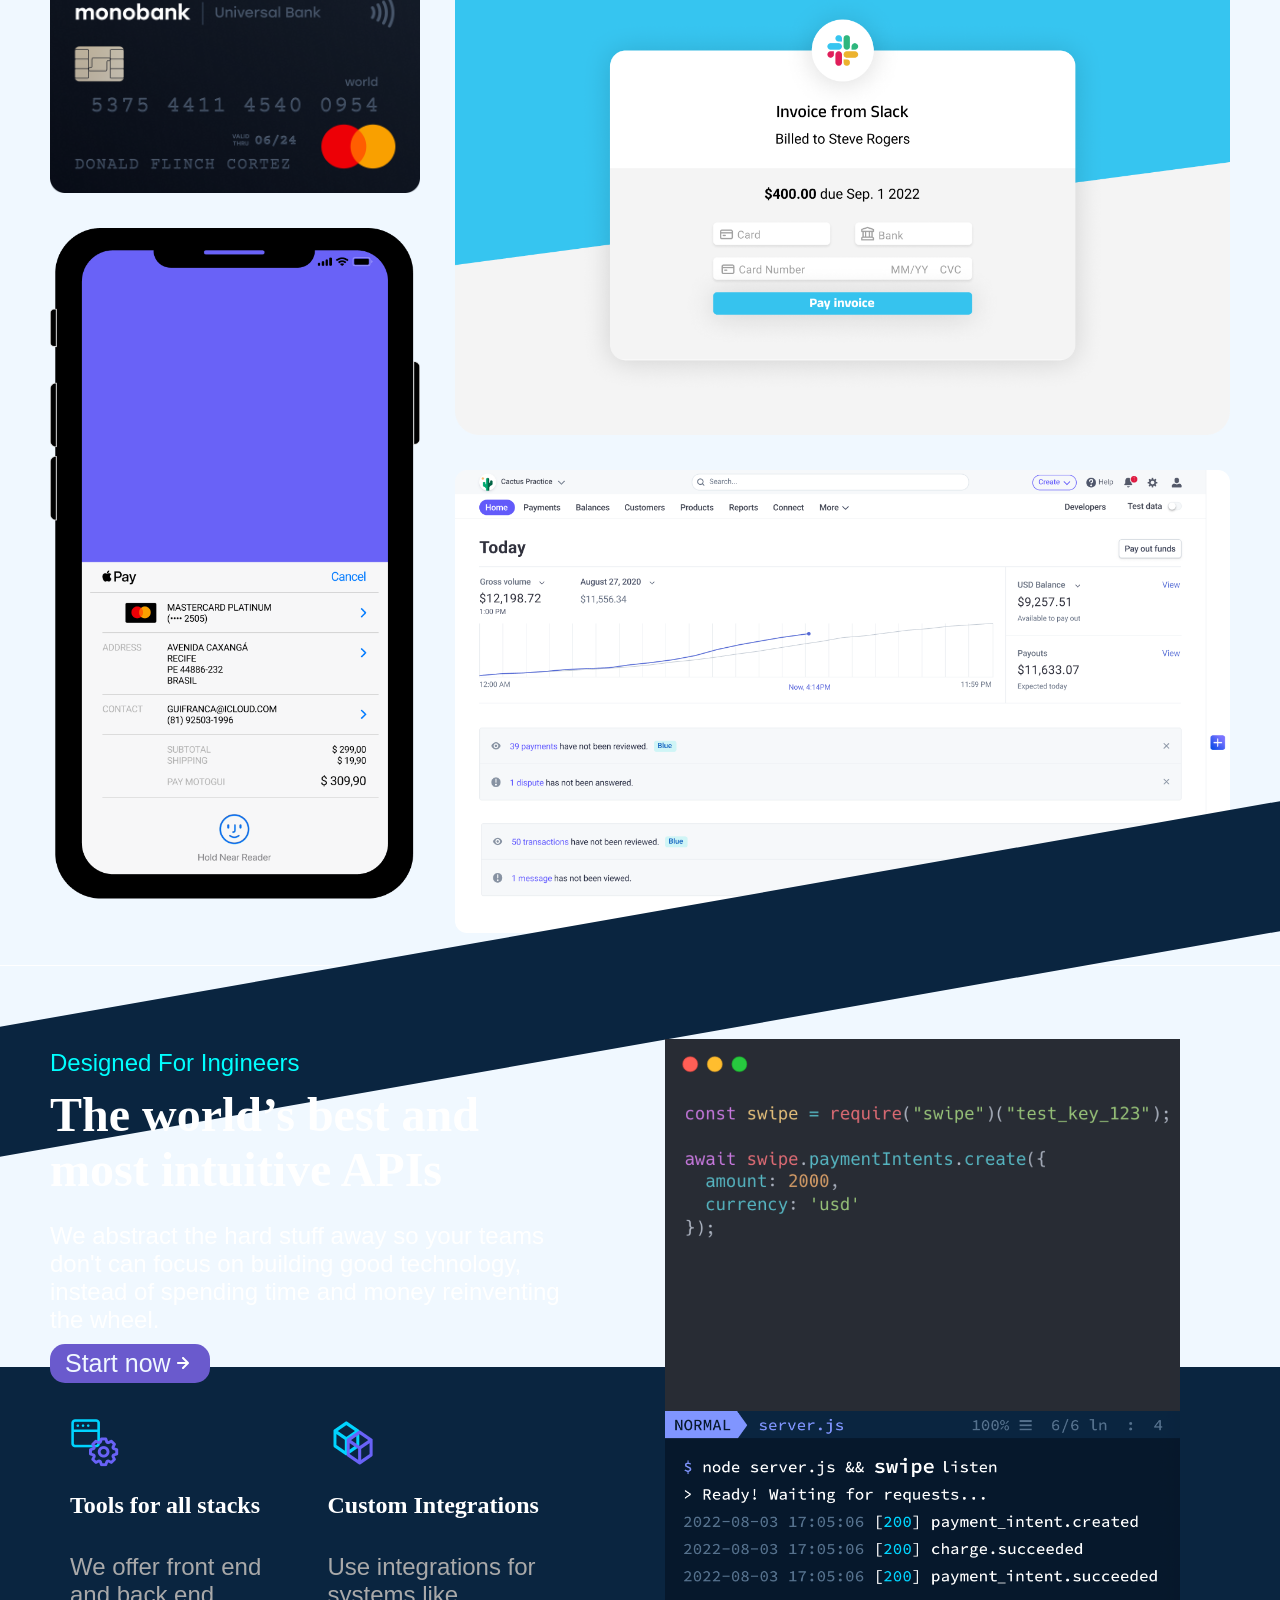
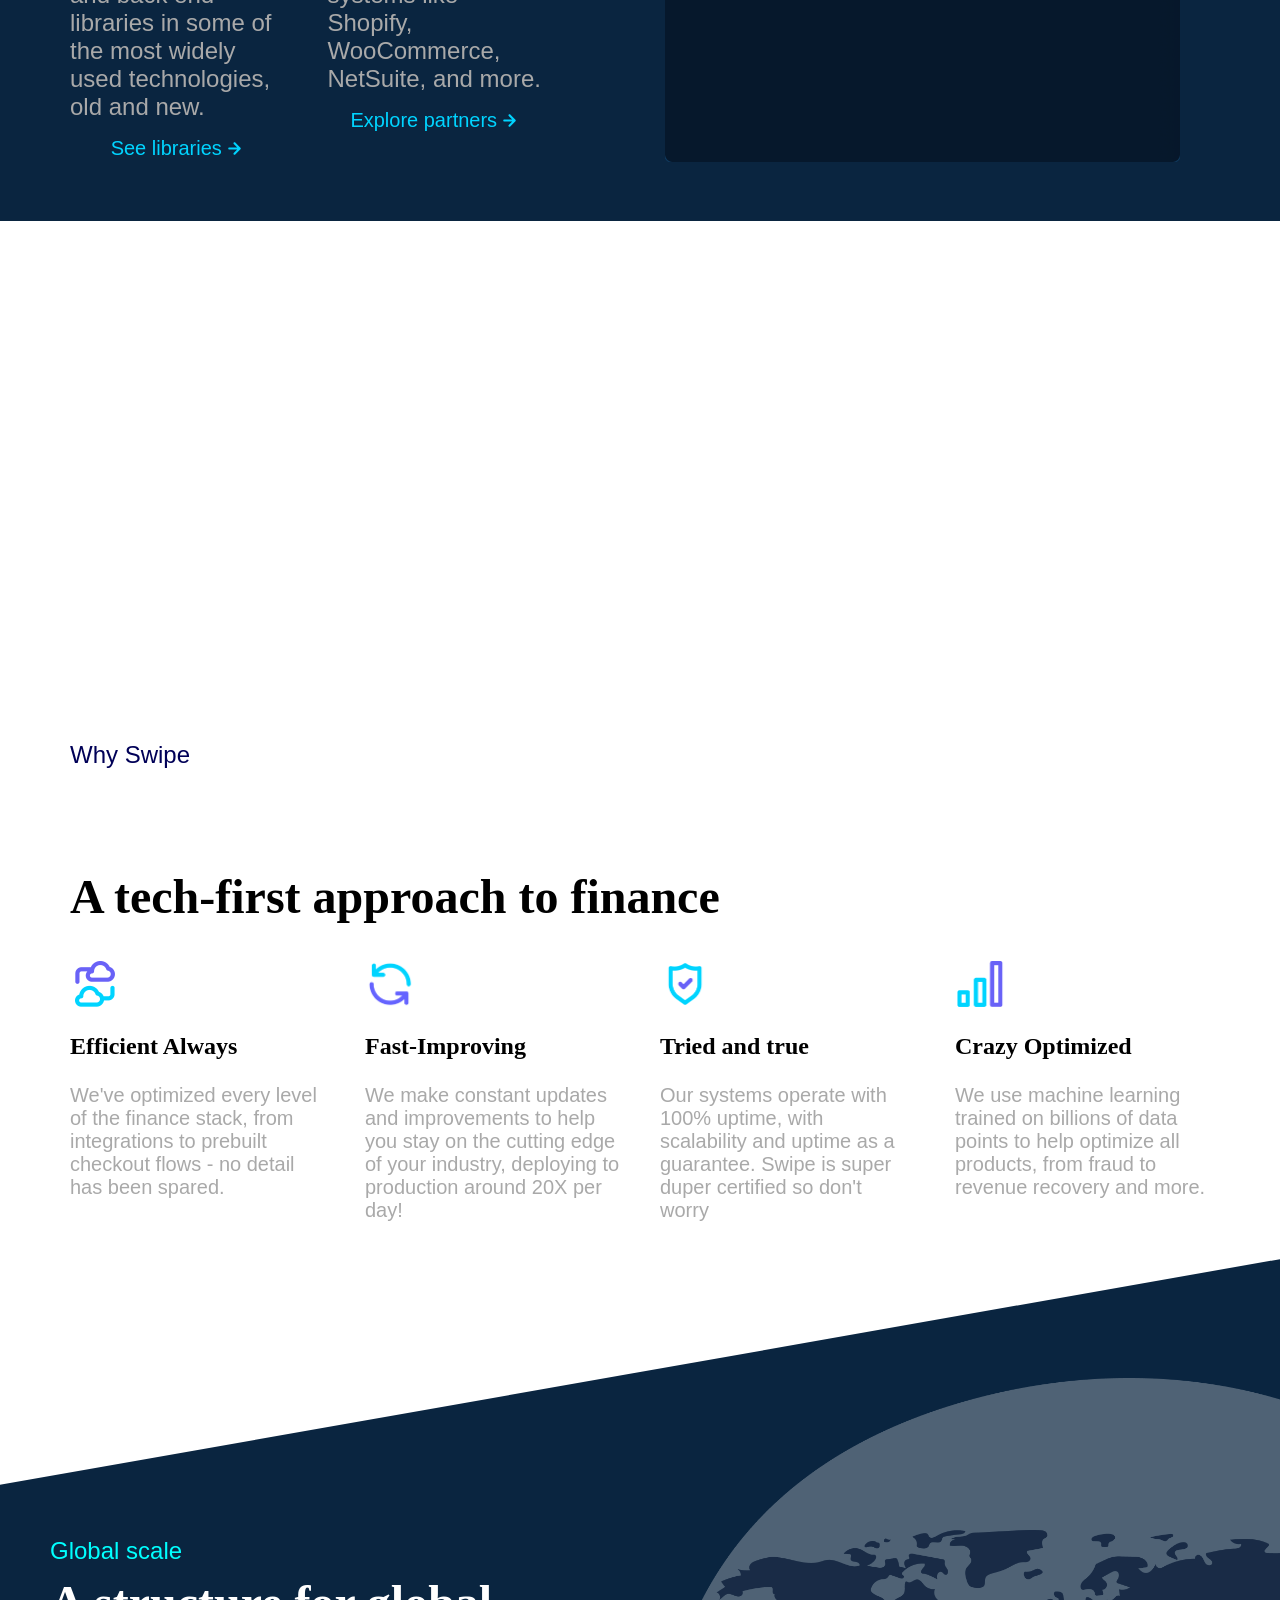
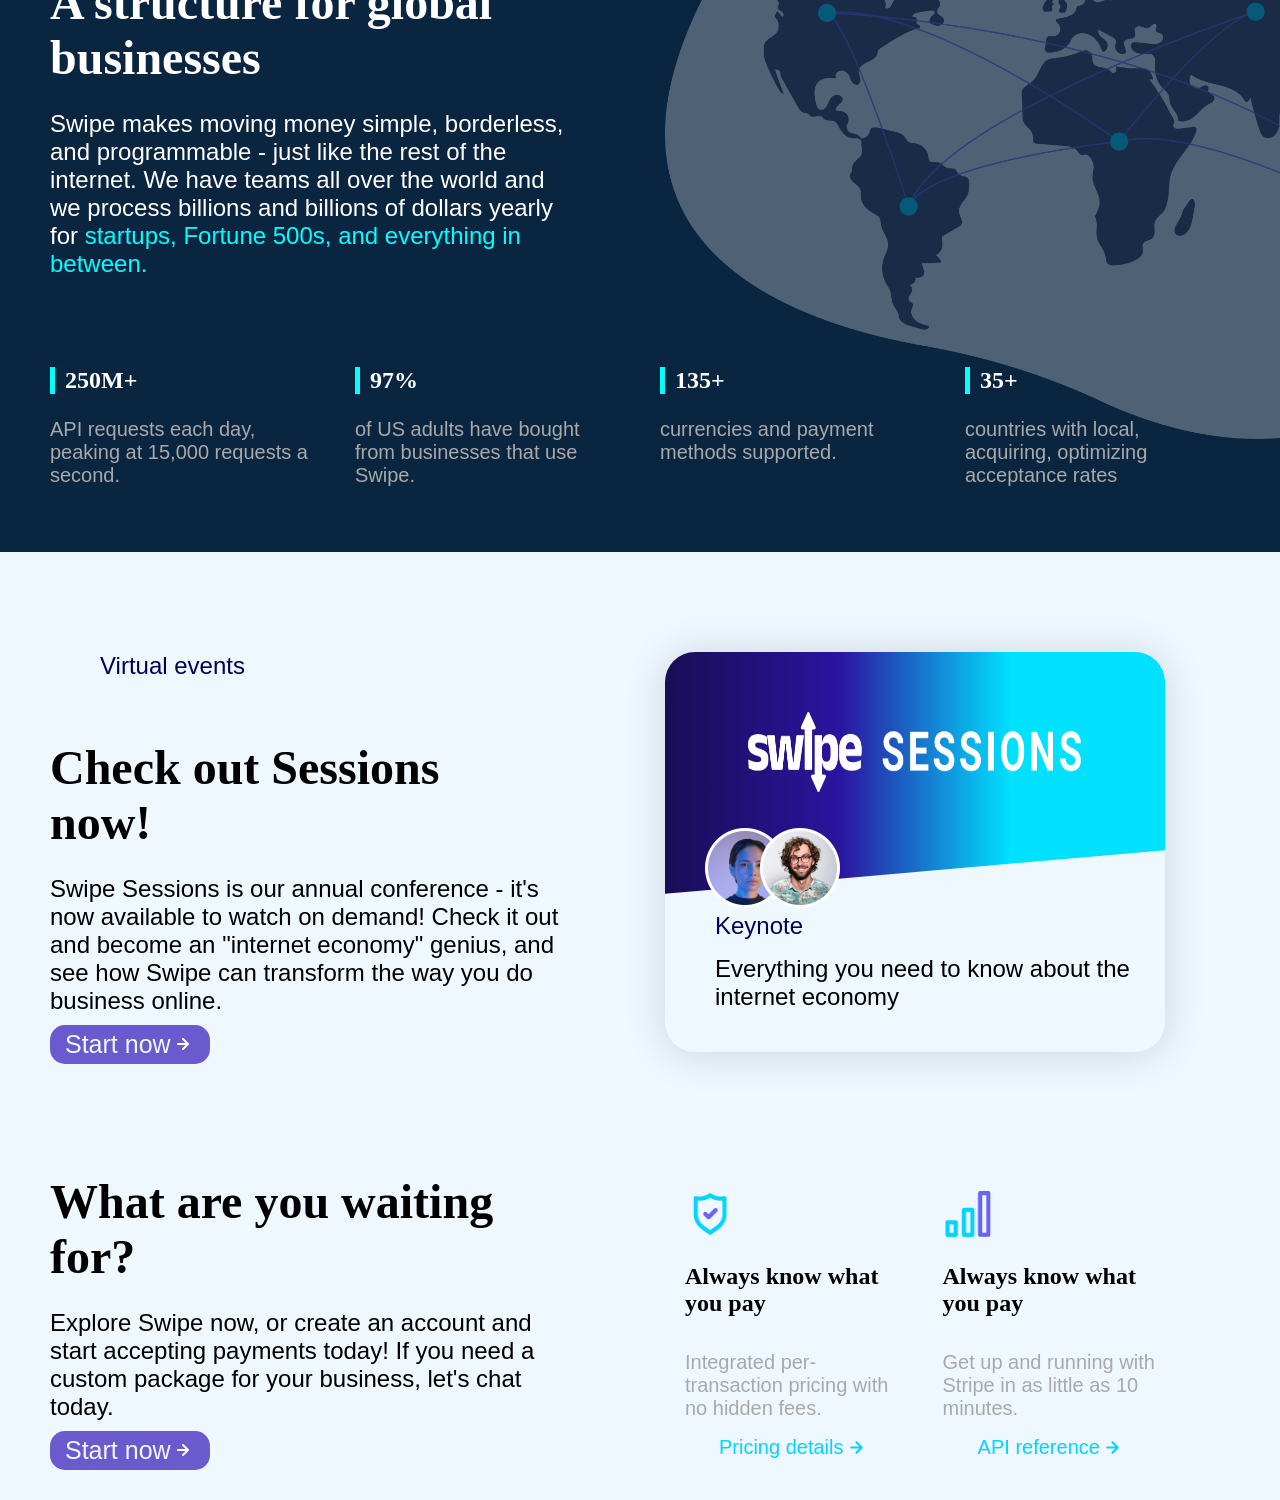
==== commit 4d8f69d0: "Merge pull request #7 from Dhlondono/Seccion_6 Seccion 6" ====
--- a/Spring_2.html
+++ b/Spring_2.html
@@ -250,90 +250,6 @@
                 </div>
             </div>
         </div>
-        <footer class="footer">
-            <div class="foot-column">
-                <img src="assets/logo-dark.svg" alt="">
-                <div class="icon-footer">
-                    <img src="assets/location-icon.png" alt="">
-                    <a href="#">United States</a>
-                </div>
-                <div class="icon-footer">
-                    <img src="assets/comment-icon.png" alt="">
-                    <a href="#">English (United States)</a>
-                </div>
-            </div>
-            <div class="foot-column">
-                <h3>Products</h3>
-                <ul>
-                    <li>
-                        <a href="#">Atlas</a>
-                    </li>
-                    <li>
-                        <a href="#">Billing</a>
-                    </li>
-                    <li>
-                        <a href="#">Invoicing</a>
-                    </li>
-                    <li>
-                        <a href="#">Payments</a>
-                    </li>
-                    <li>
-                        <a href="#">Checkout</a>
-                    </li>
-                    <li>
-                        <a href="#">Identity</a>
-                    </li>
-                </ul>
-            </div>
-            <div class="foot-column">
-                <h3>Use Cases</h3>
-                <ul>
-                    <li>
-                        <a href="#">eCommerce</a>
-                    </li>
-                    <li>
-                        <a href="#">SaaS</a>
-                    </li>
-                    <li>
-                        <a href="#">Marketplace</a>
-                    </li>
-                    <li>
-                        <a href="#">Embedded Finance</a>
-                    </li>
-                    <li>
-                        <a href="#">Crypto</a>
-                    </li>
-                    <li>
-                        <a href="#">Creator Economy</a>
-                    </li>
-                </ul>
-            </div>
-            
-            <div class="foot-column">
-                <h3>Resources</h3>
-                <ul>
-                    <li>
-                        <a href="#">Support Center</a>
-                    </li>
-                    <li>
-                        <a href="#">Guides</a>
-                    </li>
-                    <li>
-                        <a href="#">Blog</a>
-                    </li>
-                    <li>
-                        <a href="#">Licenses</a>
-                    </li>
-                    <li>
-                        <a href="#">Privacy & Terms</a>
-                    </li>
-                    <li>
-                        <a href="#">Cookie Setting</a>
-                    </li>
-                </ul>
-            </div> 
-
-        </footer>
     </main>
     </body>
 </html>
--- a/styles.css
+++ b/styles.css
@@ -319,15 +319,15 @@
     z-index: 1;
     margin-bottom: 130px;
 }
+
 .apis::before{
-
     content: "";
     background-color: #0a2540;
     position: absolute;
     top: -105px;
     left: 0;
     width: 100%;
-    height: 1155px;
+    height: 130px;
     transform: skewY(-10deg);
     z-index: -1;
 
@@ -441,10 +441,6 @@
     .container_options{
         flex-direction: column;
     }
-
-    .apis::before{
-        height: 1555px;
-    }
     
 }
 
@@ -659,48 +655,3 @@
         width: 80%;
     }
 }
-
-/* seccion 7 */
-
-.footer{
-    display: flex;
-    padding: 50px;
-    justify-content: space-around
-}
-
-.icon-footer img{
-    width: 20px;
-}
-
-.footer h3{
-    color: black;
-    font-size: 35px;
-    margin-top: 0px;
-    font-family: sans-serif;
-}
-
-.footer ul{
-    list-style: none;
-    padding: 0;
-}
-
-.footer li{
-    padding: 2px;
-}
-
-.footer a{
-    color: black;
-}
-
-.footer a:hover{
-    text-decoration: line-through;
-}
-
-@media only screen and (max-width:760px) {
-
-    .footer{
-        display: grid;
-        grid-template-columns: 1fr 1fr;
-        grid-template-rows: 1fr 1fr;
-    }
-}
